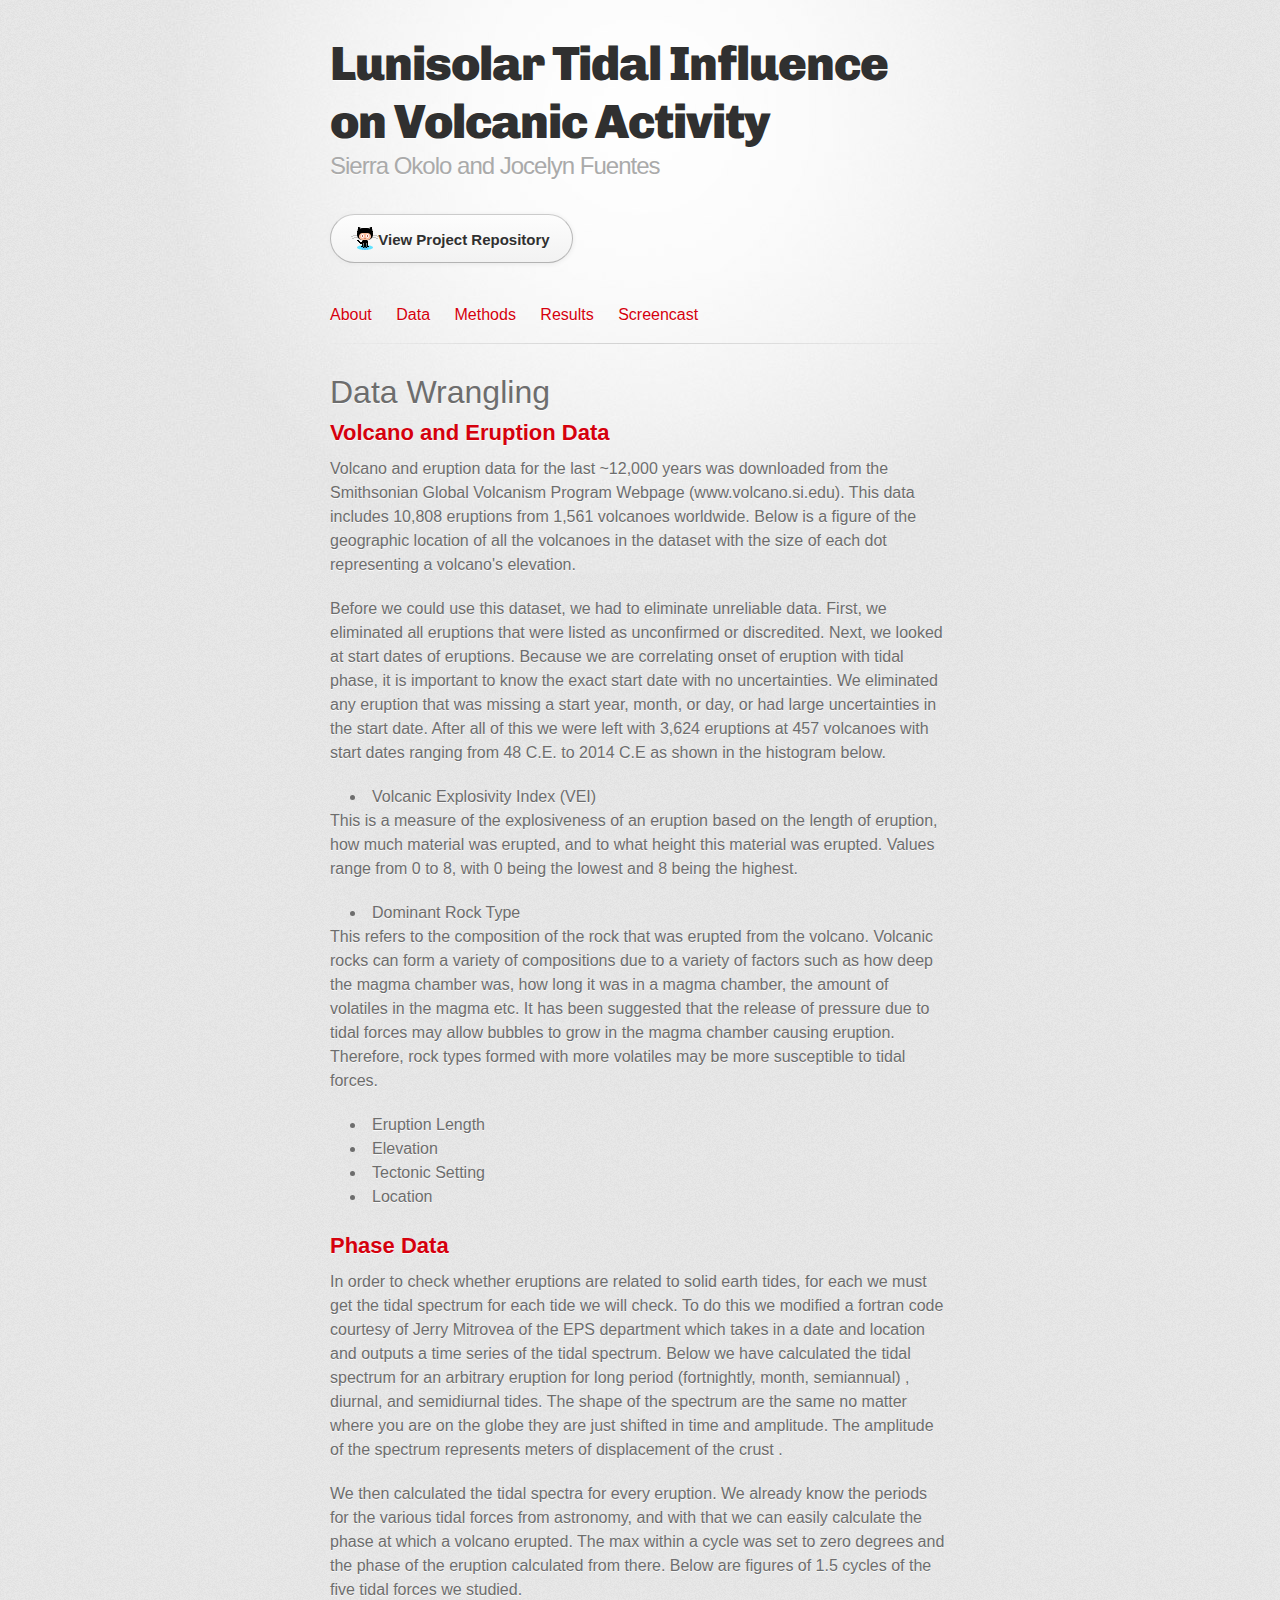
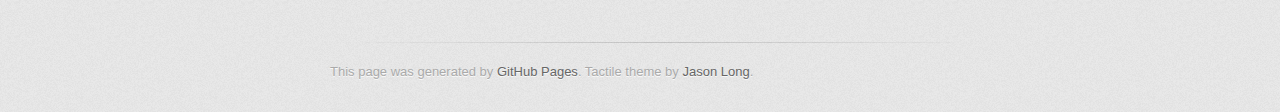
==== data.html @ 1b2a162f "Update data.html" ====
<!DOCTYPE html>
<html>
  <head>
    <meta charset='utf-8'>
    <meta http-equiv="X-UA-Compatible" content="chrome=1">
    <link href='https://fonts.googleapis.com/css?family=Chivo:900' rel='stylesheet' type='text/css'>
    <link rel="stylesheet" type="text/css" href="stylesheets/stylesheet.css" media="screen">
    <link rel="stylesheet" type="text/css" href="stylesheets/pygment_trac.css" media="screen">
    <link rel="stylesheet" type="text/css" href="stylesheets/print.css" media="print">
    <!--[if lt IE 9]>
    <script src="//html5shiv.googlecode.com/svn/trunk/html5.js"></script>
    <![endif]-->
    <title>Lunisolar Tidal Influence on Volcanic Activity</title>
  </head>

  <body>
    <div id="container">
      <div class="inner">

        <header>
          <h1>Lunisolar Tidal Influence on Volcanic Activity</h1>
          <h2>Sierra Okolo and Jocelyn Fuentes</h2>
        </header>

        <section id="downloads" class="clearfix">
          <a href="https://github.com/sokolo986/CS109_Volcano" id="view-project-repository" class="button"><span>View Project Repository</span></a>
        </section>
        <nav>
          <li><a href="/">About</a></li>
          <li><a href="/data">Data</a></li>
          <li><a href="/methods">Methods</a></li>
          <li><a href="/results">Results</a></li>
          <li><a href="/screencast">Screencast</a></li>
        </nav>
        <hr>

        <section id="main_content">
          <h1>
           Data Wrangling
            <a id="welcome-to-github-pages" class="anchor" href="#welcome-to-github-pages" aria-hidden="true"><span class="octicon octicon-link"></span></a>
          </h1>
            <h2>
              Volcano and Eruption Data
            </h2>
              <p>
              Volcano and eruption data for the last ~12,000 years was downloaded from the Smithsonian Global Volcanism Program Webpage (www.volcano.si.edu). This data includes 10,808 eruptions from 1,561 volcanoes worldwide. Below is a figure of the geographic location of all the volcanoes in the dataset with the size of each dot representing a volcano's elevation. 
              </p>
              <p>
              	Before we could use this dataset, we had to eliminate unreliable data. First, we eliminated all eruptions that were listed as unconfirmed or discredited. Next, we looked at start dates of eruptions. Because we are correlating onset of eruption with tidal phase, it is important to know the exact start date with no uncertainties. We eliminated any eruption that was missing a start year, month, or day, or had large uncertainties in the start date. After all of this we were left with 3,624 eruptions at 457 volcanoes with start dates ranging from 48 C.E. to 2014 C.E as shown in the histogram below.
              </p>
              <ul>
              	<li> Volcanic Explosivity Index (VEI)</li>
              	  <p>This is a measure of the explosiveness of an eruption based on the length of eruption, how much material was erupted, and to what height this material was erupted. Values range from 0 to 8, with 0 being the lowest and 8 being the highest. 
		  </p>
		<li>Dominant Rock Type</li>
		  <p>
		    This refers to the composition of the rock that was erupted from the volcano. Volcanic rocks can form a variety of compositions due to a variety of factors such as how deep the magma chamber was, how long it was in a magma chamber, the amount of volatiles in the magma etc. It has been suggested that the release of pressure due to tidal forces may allow bubbles to grow in the magma chamber causing eruption. Therefore, rock types formed with more volatiles may be more susceptible to tidal forces.
		  </p>
		<li>Eruption Length</li>
		<li>Elevation</li>
		<li>Tectonic Setting</li>
		<li>Location</li>
              </ul>
            <h2>
              Phase Data
            </h2>
              <p>
				In order to check whether eruptions are related to solid earth tides, for each we must get the tidal spectrum for each tide we will check. To do this we modified a fortran code courtesy of Jerry Mitrovea of the EPS department which takes in a date and location and outputs a time series of the tidal spectrum.  Below we have calculated the tidal spectrum for an arbitrary eruption for long period (fortnightly, month, semiannual) , diurnal, and semidiurnal  tides. The shape of the spectrum are the same no matter where you are on the globe they are just shifted in time and amplitude. The amplitude of the spectrum represents meters of displacement of the crust . 
              </p>
			  <p>
				We then calculated the tidal spectra for every eruption. We already know the periods for the various tidal forces from astronomy, and with that we can easily calculate the phase at which a volcano erupted. The max within a cycle was set to zero degrees and the phase of the eruption calculated from there. Below are figures of 1.5 cycles of the five tidal forces we studied. 
			  </p>
            

        <footer>
          This page was generated by <a href="http://pages.github.com">GitHub Pages</a>. Tactile theme by <a href="https://twitter.com/jasonlong">Jason Long</a>.
        </footer>

        
      </div>
    </div>
  </body>
</html>
---- stylesheets/stylesheet.css ----
/* http://meyerweb.com/eric/tools/css/reset/ 
   v2.0 | 20110126
   License: none (public domain)
*/
html, body, div, span, applet, object, iframe,
h1, h2, h3, h4, h5, h6, p, blockquote, pre,
a, abbr, acronym, address, big, cite, code,
del, dfn, em, img, ins, kbd, q, s, samp,
small, strike, strong, sub, sup, tt, var,
b, u, i, center,
dl, dt, dd, ol, ul, li,
fieldset, form, label, legend,
table, caption, tbody, tfoot, thead, tr, th, td,
article, aside, canvas, details, embed, 
figure, figcaption, footer, header, hgroup, 
menu, nav, output, ruby, section, summary,
time, mark, audio, video {
	margin: 0;
	padding: 0;
	border: 0;
	font-size: 100%;
	font: inherit;
	vertical-align: baseline;
}
/* HTML5 display-role reset for older browsers */
article, aside, details, figcaption, figure, 
footer, header, hgroup, menu, nav, section {
	display: block;
}
body {
	line-height: 1;
}
ol, ul {
	list-style: none;
}
blockquote, q {
	quotes: none;
}
blockquote:before, blockquote:after,
q:before, q:after {
	content: '';
	content: none;
}
table {
	border-collapse: collapse;
	border-spacing: 0;
}

/* LAYOUT STYLES */
body {
  font-size: 1em;
  line-height: 1.5; 
  background: #e7e7e7 url(../images/body-bg.png) 0 0 repeat;
  font-family: 'Helvetica Neue', Helvetica, Arial, serif;
  text-shadow: 0 1px 0 rgba(255, 255, 255, 0.8);
  color: #6d6d6d;
}

a {
  color: #d5000d;
}
a:hover {
  color: #c5000c;
}

header {
  padding-top: 35px;
  padding-bottom: 25px;
}

header h1 {
  font-family: 'Chivo', 'Helvetica Neue', Helvetica, Arial, serif; font-weight: 900;
  letter-spacing: -1px;
  font-size: 48px;
  color: #303030;
  line-height: 1.2;
}

header h2 {
  letter-spacing: -1px;
  font-size: 24px;
  color: #aaa;
  font-weight: normal;
  line-height: 1.3;
}

#container {
  background: transparent url(../images/highlight-bg.jpg) 50% 0 no-repeat;
  min-height: 595px;
}

.inner {
  width: 620px;
  margin: 0 auto;
}

#container .inner img {
  max-width: 100%;
}

#downloads {
  margin-bottom: 40px;
}

a.button {
  -moz-border-radius: 30px;
  -webkit-border-radius: 30px;                     
  border-radius: 30px;
  border-top: solid 1px #cbcbcb;
  border-left: solid 1px #b7b7b7;
  border-right: solid 1px #b7b7b7;
  border-bottom: solid 1px #b3b3b3;
  color: #303030;
  line-height: 25px;
  font-weight: bold;
  font-size: 15px;
  padding: 12px 8px 12px 8px;
  display: block;
  float: left;
  width: 225px;
  margin-right: 14px;  
  background: #fdfdfd; /* Old browsers */
  background: -moz-linear-gradient(top,  #fdfdfd 0%, #f2f2f2 100%); /* FF3.6+ */
  background: -webkit-gradient(linear, left top, left bottom, color-stop(0%,#fdfdfd), color-stop(100%,#f2f2f2)); /* Chrome,Safari4+ */
  background: -webkit-linear-gradient(top,  #fdfdfd 0%,#f2f2f2 100%); /* Chrome10+,Safari5.1+ */
  background: -o-linear-gradient(top,  #fdfdfd 0%,#f2f2f2 100%); /* Opera 11.10+ */
  background: -ms-linear-gradient(top,  #fdfdfd 0%,#f2f2f2 100%); /* IE10+ */
  background: linear-gradient(top,  #fdfdfd 0%,#f2f2f2 100%); /* W3C */
  filter: progid:DXImageTransform.Microsoft.gradient( startColorstr='#fdfdfd', endColorstr='#f2f2f2',GradientType=0 ); /* IE6-9 */
  -webkit-box-shadow: 10px 10px 5px #888;
  -moz-box-shadow: 10px 10px 5px #888;
  box-shadow: 0px 1px 5px #e8e8e8;
  text-align: center;
}
a.button:hover {
  border-top: solid 1px #b7b7b7;
  border-left: solid 1px #b3b3b3;
  border-right: solid 1px #b3b3b3;
  border-bottom: solid 1px #b3b3b3;
  background: #fafafa; /* Old browsers */
  background: -moz-linear-gradient(top,  #fdfdfd 0%, #f6f6f6 100%); /* FF3.6+ */
  background: -webkit-gradient(linear, left top, left bottom, color-stop(0%,#fdfdfd), color-stop(100%,#f6f6f6)); /* Chrome,Safari4+ */
  background: -webkit-linear-gradient(top,  #fdfdfd 0%,#f6f6f6 100%); /* Chrome10+,Safari5.1+ */
  background: -o-linear-gradient(top,  #fdfdfd 0%,#f6f6f6 100%); /* Opera 11.10+ */
  background: -ms-linear-gradient(top,  #fdfdfd 0%,#f6f6f6 100%); /* IE10+ */
  background: linear-gradient(top,  #fdfdfd 0%,#f6f6f6, 100%); /* W3C */
  filter: progid:DXImageTransform.Microsoft.gradient( startColorstr='#fdfdfd', endColorstr='#f6f6f6',GradientType=0 ); /* IE6-9 */
}

a.button span {
  padding-left: 25px;
  display: block;
  height: 23px;
}

#download-zip span {
  background: transparent url(../images/zip-icon.png) 12px 50% no-repeat;
}
#download-tar-gz span {
  background: transparent url(../images/tar-gz-icon.png) 12px 50% no-repeat;
}
#view-project-repository span {
  background: transparent url(../images/octocat-icon.png) 12px 50% no-repeat;
}
#view-project-repository {
  margin-right: 0;
}

code, pre {
  font-family: Monaco, "Bitstream Vera Sans Mono", "Lucida Console", Terminal;
  color: #222;
  margin-bottom: 30px;
  font-size: 14px;
}

code {
  background-color: #f2f2f2;
  border: solid 1px #ddd;
  padding: 0 3px;
}

pre {
  padding: 20px;
  background: #303030;
  color: #f2f2f2;
  text-shadow: none;
  overflow: auto;
}
pre code {
  color: #f2f2f2;
  background-color: #303030;
  border: none;
  padding: 0;
}

ul, ol, dl {
  margin-bottom: 20px;
}

nav li{ 
	display: inline; margin-right: 20px;
}


/* COMMON STYLES */

hr {
  height: 1px;
  line-height: 1px;
  margin-top: 1em;
  padding-bottom: 1em;
  border: none;
  background: transparent url('../images/hr.png') 50% 0 no-repeat;
}

strong {
  font-weight: bold;
}

em {
  font-style: italic;
}

table {
  width: 100%;
  border: 1px solid #ebebeb;
}

th {
  font-weight: 500;
}

td {
  border: 1px solid #ebebeb;
  text-align: center; 
  font-weight: 300;
}

form {
  background: #f2f2f2;
  padding: 20px;
  
}


/* GENERAL ELEMENT TYPE STYLES */

h1 {
  /*color: #d5000d;*/
  font-size: 32px;
} 

h2 {
  font-size: 22px;
  font-weight: bold;
  color: #d5000d;
  margin-bottom: 8px;
} 

h3 {
  color: #303030;
  font-size: 18px;
  font-weight: bold;
  margin-bottom: 8px;
} 
 
h4 {
  font-size: 16px;
  color: #303030;
  font-weight: bold;
} 

h5 {
  font-size: 1em;
  color: #303030;
} 

h6 {
  font-size: .8em;
  color: #303030;
} 

p {
  font-weight: 300;
  margin-bottom: 20px;
}
 
a {
  text-decoration: none;
}

p a {
  font-weight: 400;
}

blockquote {
  font-size: 1.6em;
  border-left: 10px solid #e9e9e9;
  margin-bottom: 20px;
  padding: 0 0 0 30px;
}

ul li {
  list-style: disc inside;
  padding-left: 20px;
}

ol li {
  list-style: decimal inside;
  padding-left: 3px;
}

dl dt {
  color: #303030;
}

footer {
  background: transparent url('../images/hr.png') 0 0 no-repeat;
  margin-top: 40px;
  padding-top: 20px;
  padding-bottom: 30px;
  font-size: 13px;
  color: #aaa;
}

footer a {
  color: #666;
}
footer a:hover {
  color: #444;
}

/* MISC */
.clearfix:after {
  clear: both;
  content: '.';
  display: block;
  visibility: hidden;
  height: 0;
}

.clearfix {display: inline-block;}
* html .clearfix {height: 1%;}
.clearfix {display: block;}

/* #Media Queries
================================================== */

/* Smaller than standard 960 (devices and browsers) */
@media only screen and (max-width: 959px) {}

/* Tablet Portrait size to standard 960 (devices and browsers) */
@media only screen and (min-width: 768px) and (max-width: 959px) {}

/* All Mobile Sizes (devices and browser) */
@media only screen and (max-width: 767px) {
  header {
    padding-top: 10px;
    padding-bottom: 10px;
  }
  #downloads {
    margin-bottom: 25px;
  }
  #download-zip, #download-tar-gz {
    display: none;
  }
  .inner {
    width: 94%;
    margin: 0 auto;
  }
}

/* Mobile Landscape Size to Tablet Portrait (devices and browsers) */
@media only screen and (min-width: 480px) and (max-width: 767px) {}

/* Mobile Portrait Size to Mobile Landscape Size (devices and browsers) */
@media only screen and (max-width: 479px) {}
---- stylesheets/pygment_trac.css ----
.highlight  { background: #ffffff; }
.highlight .c { color: #999988; font-style: italic } /* Comment */
.highlight .err { color: #a61717; background-color: #e3d2d2 } /* Error */
.highlight .k { font-weight: bold } /* Keyword */
.highlight .o { font-weight: bold } /* Operator */
.highlight .cm { color: #999988; font-style: italic } /* Comment.Multiline */
.highlight .cp { color: #999999; font-weight: bold } /* Comment.Preproc */
.highlight .c1 { color: #999988; font-style: italic } /* Comment.Single */
.highlight .cs { color: #999999; font-weight: bold; font-style: italic } /* Comment.Special */
.highlight .gd { color: #000000; background-color: #ffdddd } /* Generic.Deleted */
.highlight .gd .x { color: #000000; background-color: #ffaaaa } /* Generic.Deleted.Specific */
.highlight .ge { font-style: italic } /* Generic.Emph */
.highlight .gr { color: #aa0000 } /* Generic.Error */
.highlight .gh { color: #999999 } /* Generic.Heading */
.highlight .gi { color: #000000; background-color: #ddffdd } /* Generic.Inserted */
.highlight .gi .x { color: #000000; background-color: #aaffaa } /* Generic.Inserted.Specific */
.highlight .go { color: #888888 } /* Generic.Output */
.highlight .gp { color: #555555 } /* Generic.Prompt */
.highlight .gs { font-weight: bold } /* Generic.Strong */
.highlight .gu { color: #800080; font-weight: bold; } /* Generic.Subheading */
.highlight .gt { color: #aa0000 } /* Generic.Traceback */
.highlight .kc { font-weight: bold } /* Keyword.Constant */
.highlight .kd { font-weight: bold } /* Keyword.Declaration */
.highlight .kn { font-weight: bold } /* Keyword.Namespace */
.highlight .kp { font-weight: bold } /* Keyword.Pseudo */
.highlight .kr { font-weight: bold } /* Keyword.Reserved */
.highlight .kt { color: #445588; font-weight: bold } /* Keyword.Type */
.highlight .m { color: #009999 } /* Literal.Number */
.highlight .s { color: #d14 } /* Literal.String */
.highlight .na { color: #008080 } /* Name.Attribute */
.highlight .nb { color: #0086B3 } /* Name.Builtin */
.highlight .nc { color: #445588; font-weight: bold } /* Name.Class */
.highlight .no { color: #008080 } /* Name.Constant */
.highlight .ni { color: #800080 } /* Name.Entity */
.highlight .ne { color: #990000; font-weight: bold } /* Name.Exception */
.highlight .nf { color: #990000; font-weight: bold } /* Name.Function */
.highlight .nn { color: #555555 } /* Name.Namespace */
.highlight .nt { color: #000080 } /* Name.Tag */
.highlight .nv { color: #008080 } /* Name.Variable */
.highlight .ow { font-weight: bold } /* Operator.Word */
.highlight .w { color: #bbbbbb } /* Text.Whitespace */
.highlight .mf { color: #009999 } /* Literal.Number.Float */
.highlight .mh { color: #009999 } /* Literal.Number.Hex */
.highlight .mi { color: #009999 } /* Literal.Number.Integer */
.highlight .mo { color: #009999 } /* Literal.Number.Oct */
.highlight .sb { color: #d14 } /* Literal.String.Backtick */
.highlight .sc { color: #d14 } /* Literal.String.Char */
.highlight .sd { color: #d14 } /* Literal.String.Doc */
.highlight .s2 { color: #d14 } /* Literal.String.Double */
.highlight .se { color: #d14 } /* Literal.String.Escape */
.highlight .sh { color: #d14 } /* Literal.String.Heredoc */
.highlight .si { color: #d14 } /* Literal.String.Interpol */
.highlight .sx { color: #d14 } /* Literal.String.Other */
.highlight .sr { color: #009926 } /* Literal.String.Regex */
.highlight .s1 { color: #d14 } /* Literal.String.Single */
.highlight .ss { color: #990073 } /* Literal.String.Symbol */
.highlight .bp { color: #999999 } /* Name.Builtin.Pseudo */
.highlight .vc { color: #008080 } /* Name.Variable.Class */
.highlight .vg { color: #008080 } /* Name.Variable.Global */
.highlight .vi { color: #008080 } /* Name.Variable.Instance */
.highlight .il { color: #009999 } /* Literal.Number.Integer.Long */

.type-csharp .highlight .k { color: #0000FF }
.type-csharp .highlight .kt { color: #0000FF }
.type-csharp .highlight .nf { color: #000000; font-weight: normal }
.type-csharp .highlight .nc { color: #2B91AF }
.type-csharp .highlight .nn { color: #000000 }
.type-csharp .highlight .s { color: #A31515 }
.type-csharp .highlight .sc { color: #A31515 }
---- stylesheets/print.css ----
html, body, div, span, applet, object, iframe,
h1, h2, h3, h4, h5, h6, p, blockquote, pre,
a, abbr, acronym, address, big, cite, code,
del, dfn, em, img, ins, kbd, q, s, samp,
small, strike, strong, sub, sup, tt, var,
b, u, i, center,
dl, dt, dd, ol, ul, li,
fieldset, form, label, legend,
table, caption, tbody, tfoot, thead, tr, th, td,
article, aside, canvas, details, embed, 
figure, figcaption, footer, header, hgroup, 
menu, nav, output, ruby, section, summary,
time, mark, audio, video {
  margin: 0;
  padding: 0;
  border: 0;
  font-size: 100%;
  font: inherit;
  vertical-align: baseline;
}
/* HTML5 display-role reset for older browsers */
article, aside, details, figcaption, figure, 
footer, header, hgroup, menu, nav, section {
  display: block;
}
body {
  line-height: 1;
}
ol, ul {
  list-style: none;
}
blockquote, q {
  quotes: none;
}
blockquote:before, blockquote:after,
q:before, q:after {
  content: '';
  content: none;
}
table {
  border-collapse: collapse;
  border-spacing: 0;
}
body {
  font-size: 13px;
  line-height: 1.5; 
  font-family: 'Helvetica Neue', Helvetica, Arial, serif;
  color: #000;
}

a {
  color: #d5000d;
  font-weight: bold;
}

header {
  padding-top: 35px;
  padding-bottom: 10px;
}

header h1 {
  font-weight: bold;
  letter-spacing: -1px;
  font-size: 48px;
  color: #303030;
  line-height: 1.2;
}

header h2 {
  letter-spacing: -1px;
  font-size: 24px;
  color: #aaa;
  font-weight: normal;
  line-height: 1.3;
}
#downloads {
  display: none;
}
#main_content {
  padding-top: 20px;
}

code, pre {
  font-family: Monaco, "Bitstream Vera Sans Mono", "Lucida Console", Terminal;
  color: #222;
  margin-bottom: 30px;
  font-size: 12px;
}

code {
  padding: 0 3px;
}

pre {
  border: solid 1px #ddd;
  padding: 20px;
  overflow: auto;
}
pre code {
  padding: 0;
}

ul, ol, dl {
  margin-bottom: 20px;
}


/* COMMON STYLES */

table {
  width: 100%;
  border: 1px solid #ebebeb;
}

th {
  font-weight: 500;
}

td {
  border: 1px solid #ebebeb;
  text-align: center; 
  font-weight: 300;
}

form {
  background: #f2f2f2;
  padding: 20px;
  
}


/* GENERAL ELEMENT TYPE STYLES */

h1 {
  font-size: 2.8em;
} 

h2 {
  font-size: 22px;
  font-weight: bold;
  color: #303030;
  margin-bottom: 8px;
} 

h3 {
  color: #d5000d;
  font-size: 18px;
  font-weight: bold;
  margin-bottom: 8px;
} 
 
h4 {
  font-size: 16px;
  color: #303030;
  font-weight: bold;
} 

h5 {
  font-size: 1em;
  color: #303030;
} 

h6 {
  font-size: .8em;
  color: #303030;
} 

p {
  font-weight: 300;
  margin-bottom: 20px;
}
 
a {
  text-decoration: none;
}

p a {
  font-weight: 400;
}

blockquote {
  font-size: 1.6em;
  border-left: 10px solid #e9e9e9;
  margin-bottom: 20px;
  padding: 0 0 0 30px;
}

ul li {
  list-style: disc inside;
  padding-left: 20px;
}

ol li {
  list-style: decimal inside;
  padding-left: 3px;
}

dl dd {
  font-style: italic;
  font-weight: 100;
}

footer {
  margin-top: 40px;
  padding-top: 20px;
  padding-bottom: 30px;
  font-size: 13px;
  color: #aaa;
}

footer a {
  color: #666;
}

/* MISC */
.clearfix:after {
  clear: both;
  content: '.';
  display: block;
  visibility: hidden;
  height: 0;
}

.clearfix {display: inline-block;}
* html .clearfix {height: 1%;}
.clearfix {display: block;}
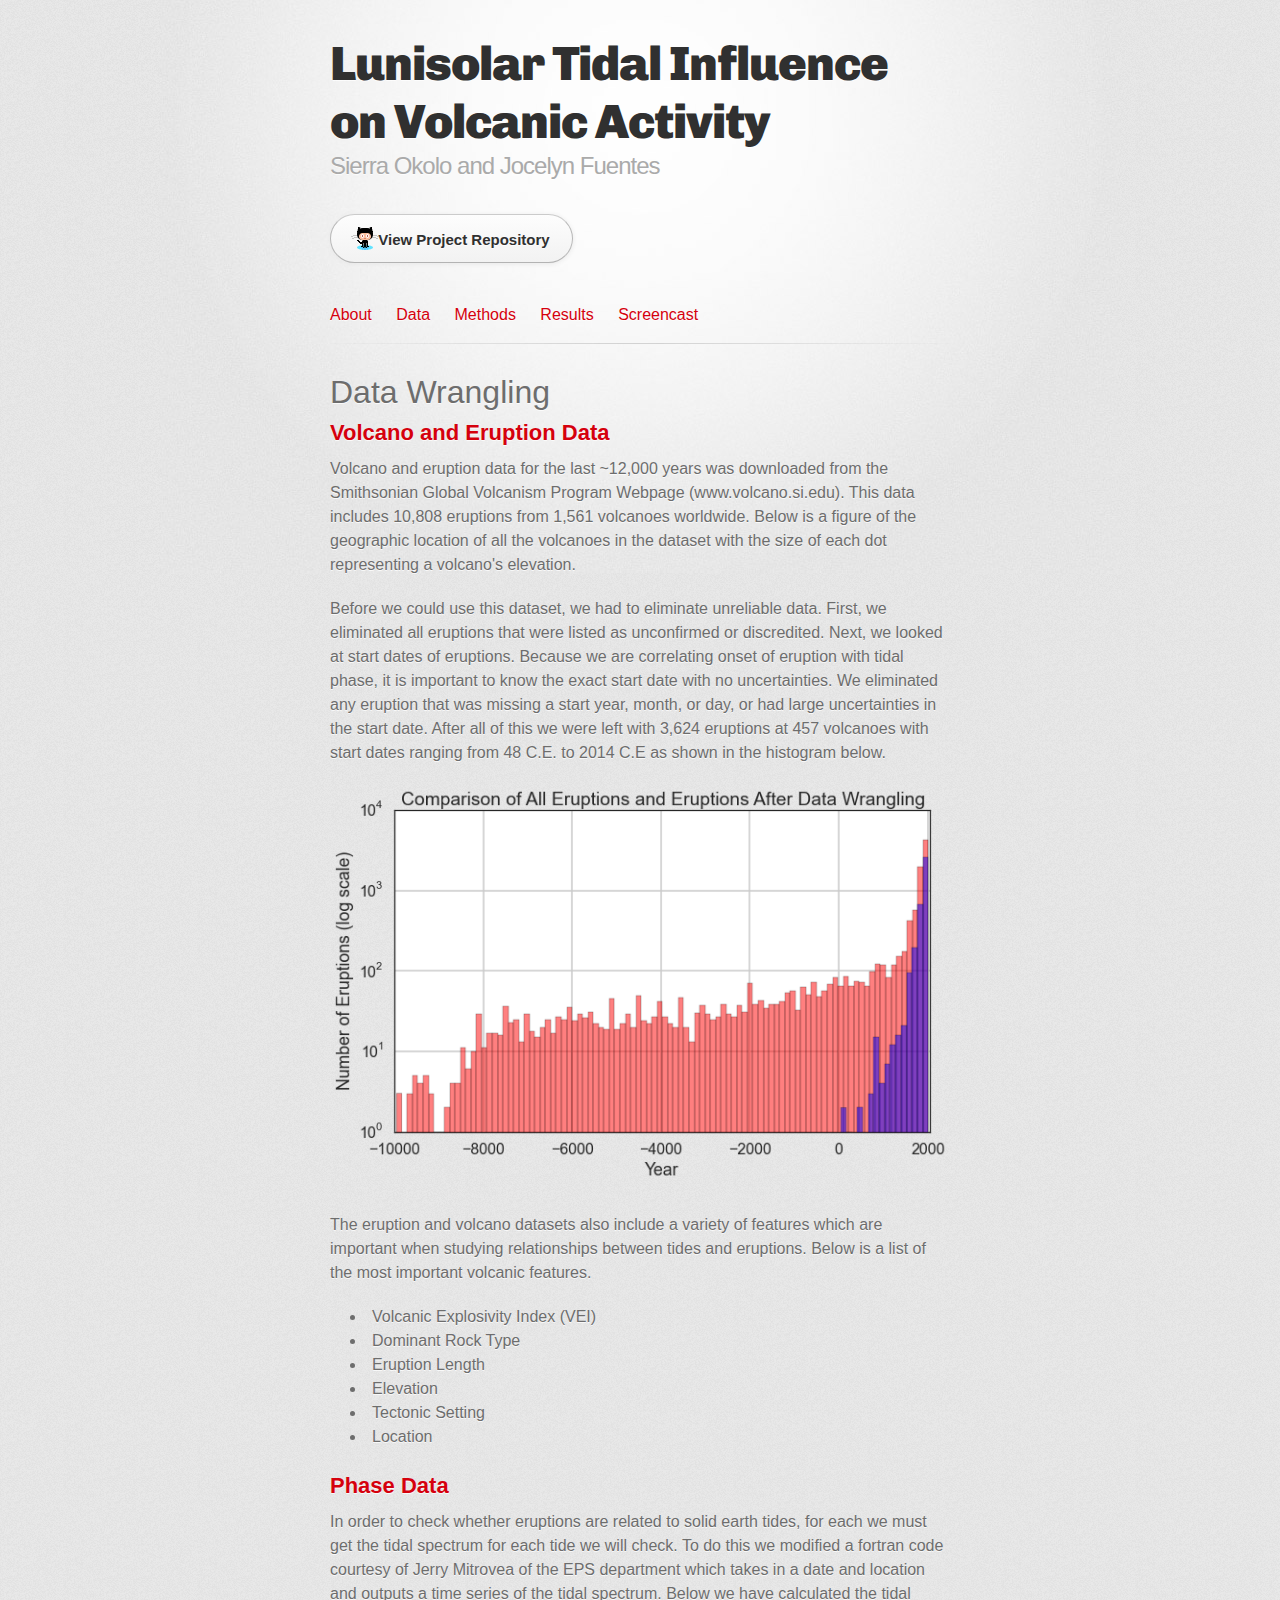
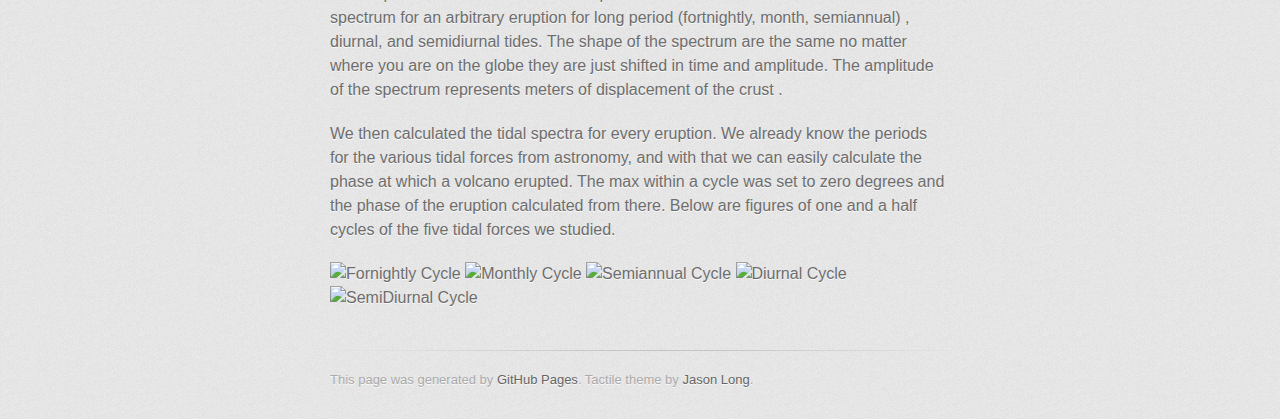
==== commit 72e1f8a6: "Update data.html" ====
--- a/data.html
+++ b/data.html
@@ -48,14 +48,15 @@
               <p>
               	Before we could use this dataset, we had to eliminate unreliable data. First, we eliminated all eruptions that were listed as unconfirmed or discredited. Next, we looked at start dates of eruptions. Because we are correlating onset of eruption with tidal phase, it is important to know the exact start date with no uncertainties. We eliminated any eruption that was missing a start year, month, or day, or had large uncertainties in the start date. After all of this we were left with 3,624 eruptions at 457 volcanoes with start dates ranging from 48 C.E. to 2014 C.E as shown in the histogram below.
               </p>
+              <p>
+              	<img alt='Histogram of Volcanic Eruptions' src = '/images/erup_hist.png'/>
+              </p>
+              <p>
+              	The eruption and volcano datasets also include a variety of features which are important when studying relationships between tides and eruptions. Below is a list of the most important volcanic features. 
+              </p>
               <ul>
-              	<li> Volcanic Explosivity Index (VEI)</li>
-              	  <p>This is a measure of the explosiveness of an eruption based on the length of eruption, how much material was erupted, and to what height this material was erupted. Values range from 0 to 8, with 0 being the lowest and 8 being the highest. 
-		  </p>
+              	<li>Volcanic Explosivity Index (VEI)</li>
 		<li>Dominant Rock Type</li>
-		  <p>
-		    This refers to the composition of the rock that was erupted from the volcano. Volcanic rocks can form a variety of compositions due to a variety of factors such as how deep the magma chamber was, how long it was in a magma chamber, the amount of volatiles in the magma etc. It has been suggested that the release of pressure due to tidal forces may allow bubbles to grow in the magma chamber causing eruption. Therefore, rock types formed with more volatiles may be more susceptible to tidal forces.
-		  </p>
 		<li>Eruption Length</li>
 		<li>Elevation</li>
 		<li>Tectonic Setting</li>
@@ -65,11 +66,18 @@
               Phase Data
             </h2>
               <p>
-				In order to check whether eruptions are related to solid earth tides, for each we must get the tidal spectrum for each tide we will check. To do this we modified a fortran code courtesy of Jerry Mitrovea of the EPS department which takes in a date and location and outputs a time series of the tidal spectrum.  Below we have calculated the tidal spectrum for an arbitrary eruption for long period (fortnightly, month, semiannual) , diurnal, and semidiurnal  tides. The shape of the spectrum are the same no matter where you are on the globe they are just shifted in time and amplitude. The amplitude of the spectrum represents meters of displacement of the crust . 
+		In order to check whether eruptions are related to solid earth tides, for each we must get the tidal spectrum for each tide we will check. To do this we modified a fortran code courtesy of Jerry Mitrovea of the EPS department which takes in a date and location and outputs a time series of the tidal spectrum.  Below we have calculated the tidal spectrum for an arbitrary eruption for long period (fortnightly, month, semiannual) , diurnal, and semidiurnal  tides. The shape of the spectrum are the same no matter where you are on the globe they are just shifted in time and amplitude. The amplitude of the spectrum represents meters of displacement of the crust . 
               </p>
-			  <p>
-				We then calculated the tidal spectra for every eruption. We already know the periods for the various tidal forces from astronomy, and with that we can easily calculate the phase at which a volcano erupted. The max within a cycle was set to zero degrees and the phase of the eruption calculated from there. Below are figures of 1.5 cycles of the five tidal forces we studied. 
-			  </p>
+		<p>
+		We then calculated the tidal spectra for every eruption. We already know the periods for the various tidal forces from astronomy, and with that we can easily calculate the phase at which a volcano erupted. The max within a cycle was set to zero degrees and the phase of the eruption calculated from there. Below are figures of one and a half cycles of the five tidal forces we studied. 
+		</p>
+		<p>
+		  <img alt = 'Fornightly Cycle', src = '/images/mf_cycle'/>
+		  <img alt = 'Monthly Cycle', src = '/images/mm_cycle'/>
+		  <img alt = 'Semiannual Cycle', src = '/images/ssa_cycle'/>
+		  <img alt = 'Diurnal Cycle', src = '/images/d_cycle'/>
+		  <img alt = 'SemiDiurnal Cycle', src = '/images/sd_cycle'/>
+		</p>
             
 
         <footer>
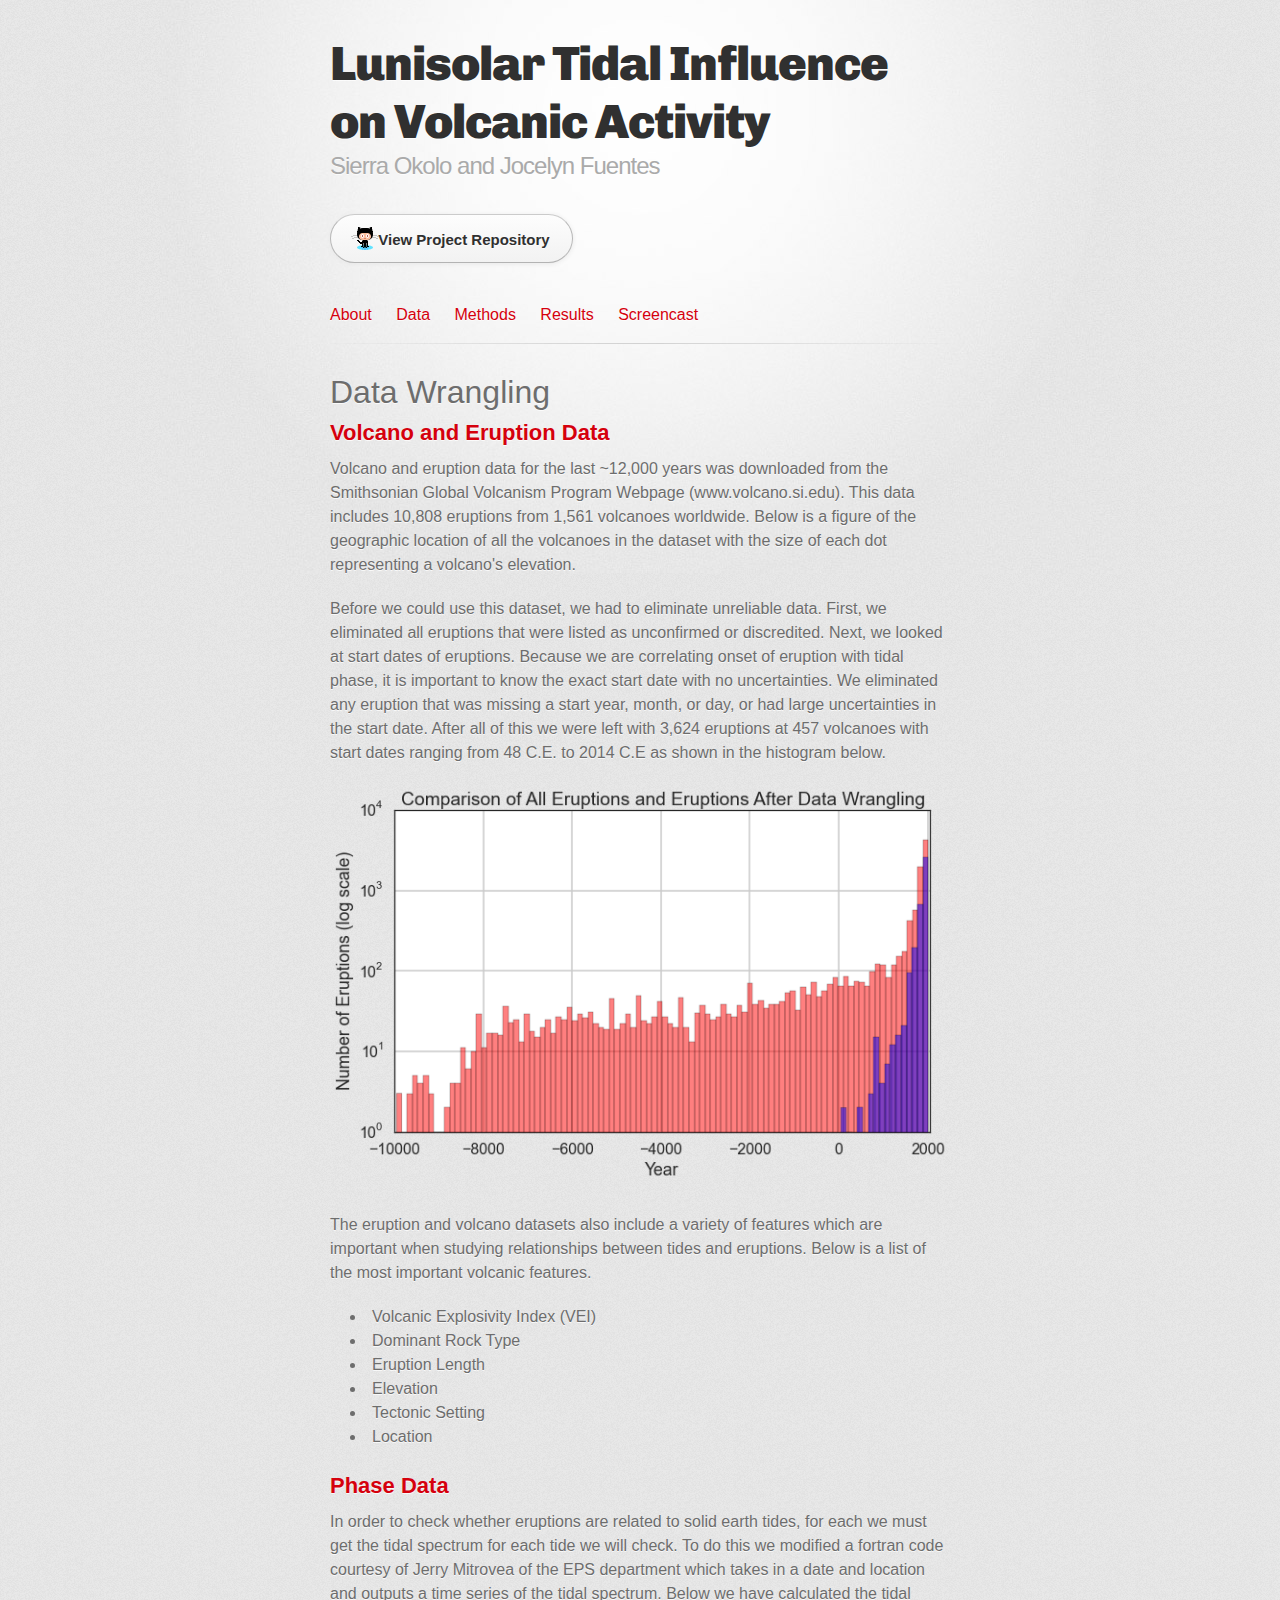
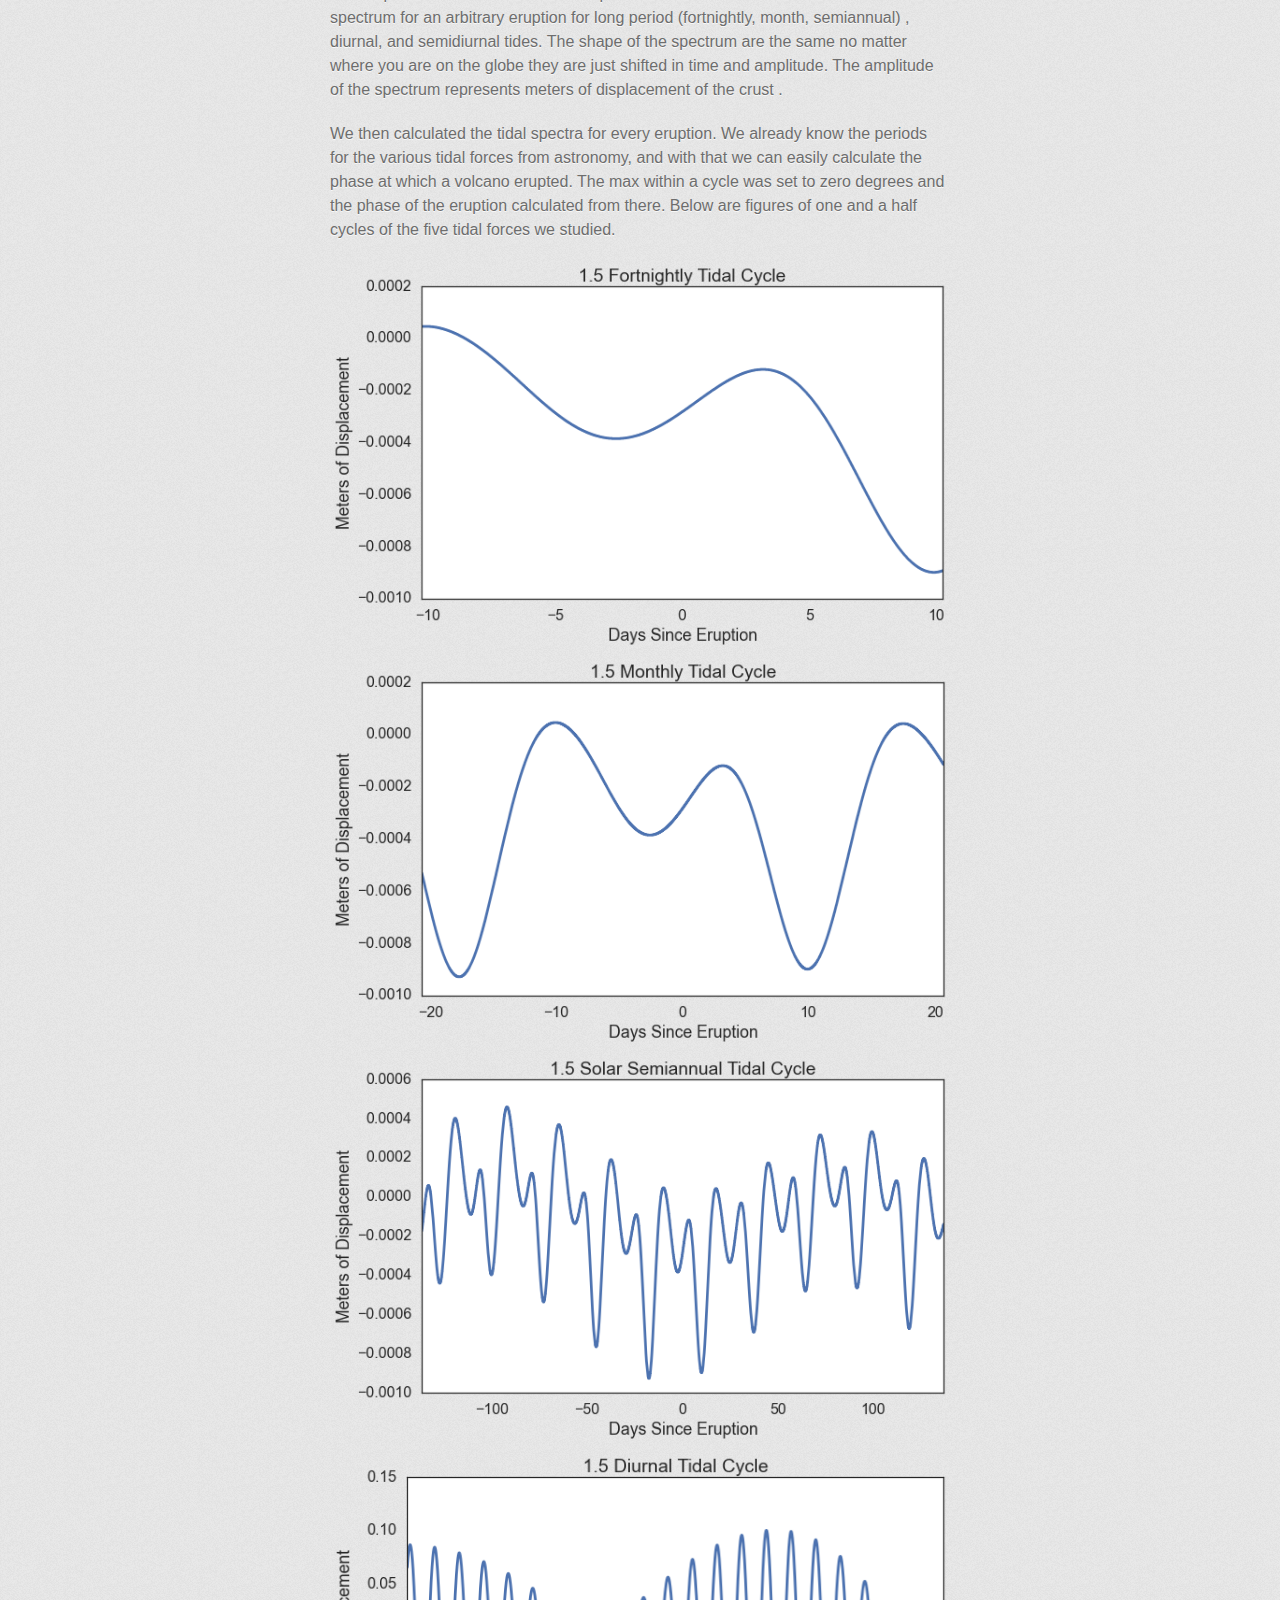
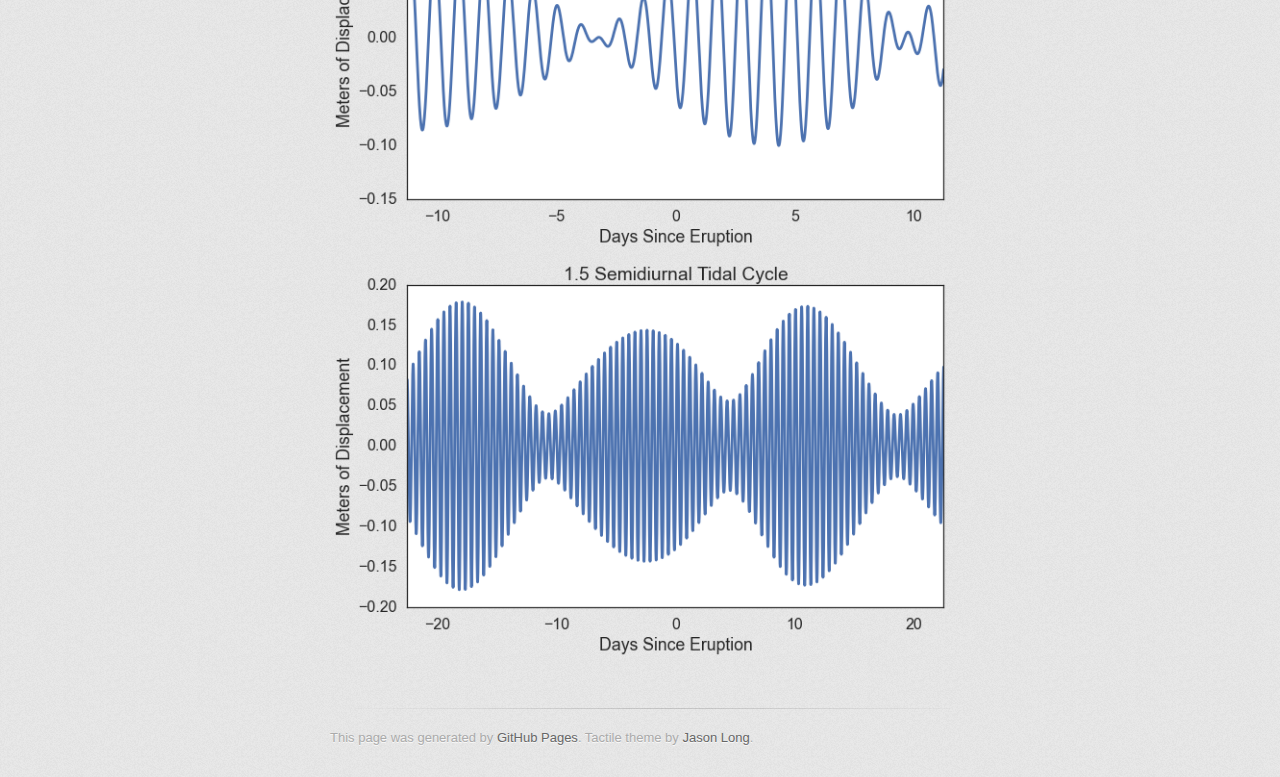
==== commit 34f4d0d2: "Update data.html" ====
--- a/data.html
+++ b/data.html
@@ -72,11 +72,11 @@
 		We then calculated the tidal spectra for every eruption. We already know the periods for the various tidal forces from astronomy, and with that we can easily calculate the phase at which a volcano erupted. The max within a cycle was set to zero degrees and the phase of the eruption calculated from there. Below are figures of one and a half cycles of the five tidal forces we studied. 
 		</p>
 		<p>
-		  <img alt = 'Fornightly Cycle', src = '/images/mf_cycle'/>
-		  <img alt = 'Monthly Cycle', src = '/images/mm_cycle'/>
-		  <img alt = 'Semiannual Cycle', src = '/images/ssa_cycle'/>
-		  <img alt = 'Diurnal Cycle', src = '/images/d_cycle'/>
-		  <img alt = 'SemiDiurnal Cycle', src = '/images/sd_cycle'/>
+		  <img alt = 'Fornightly Cycle', src = '/images/mf_cycle.png'/>
+		  <img alt = 'Monthly Cycle', src = '/images/mm_cycle.png'/>
+		  <img alt = 'Semiannual Cycle', src = '/images/ssa_cycle.png'/>
+		  <img alt = 'Diurnal Cycle', src = '/images/d_cycle.png'/>
+		  <img alt = 'SemiDiurnal Cycle', src = '/images/sd_cycle.png'/>
 		</p>
             
 
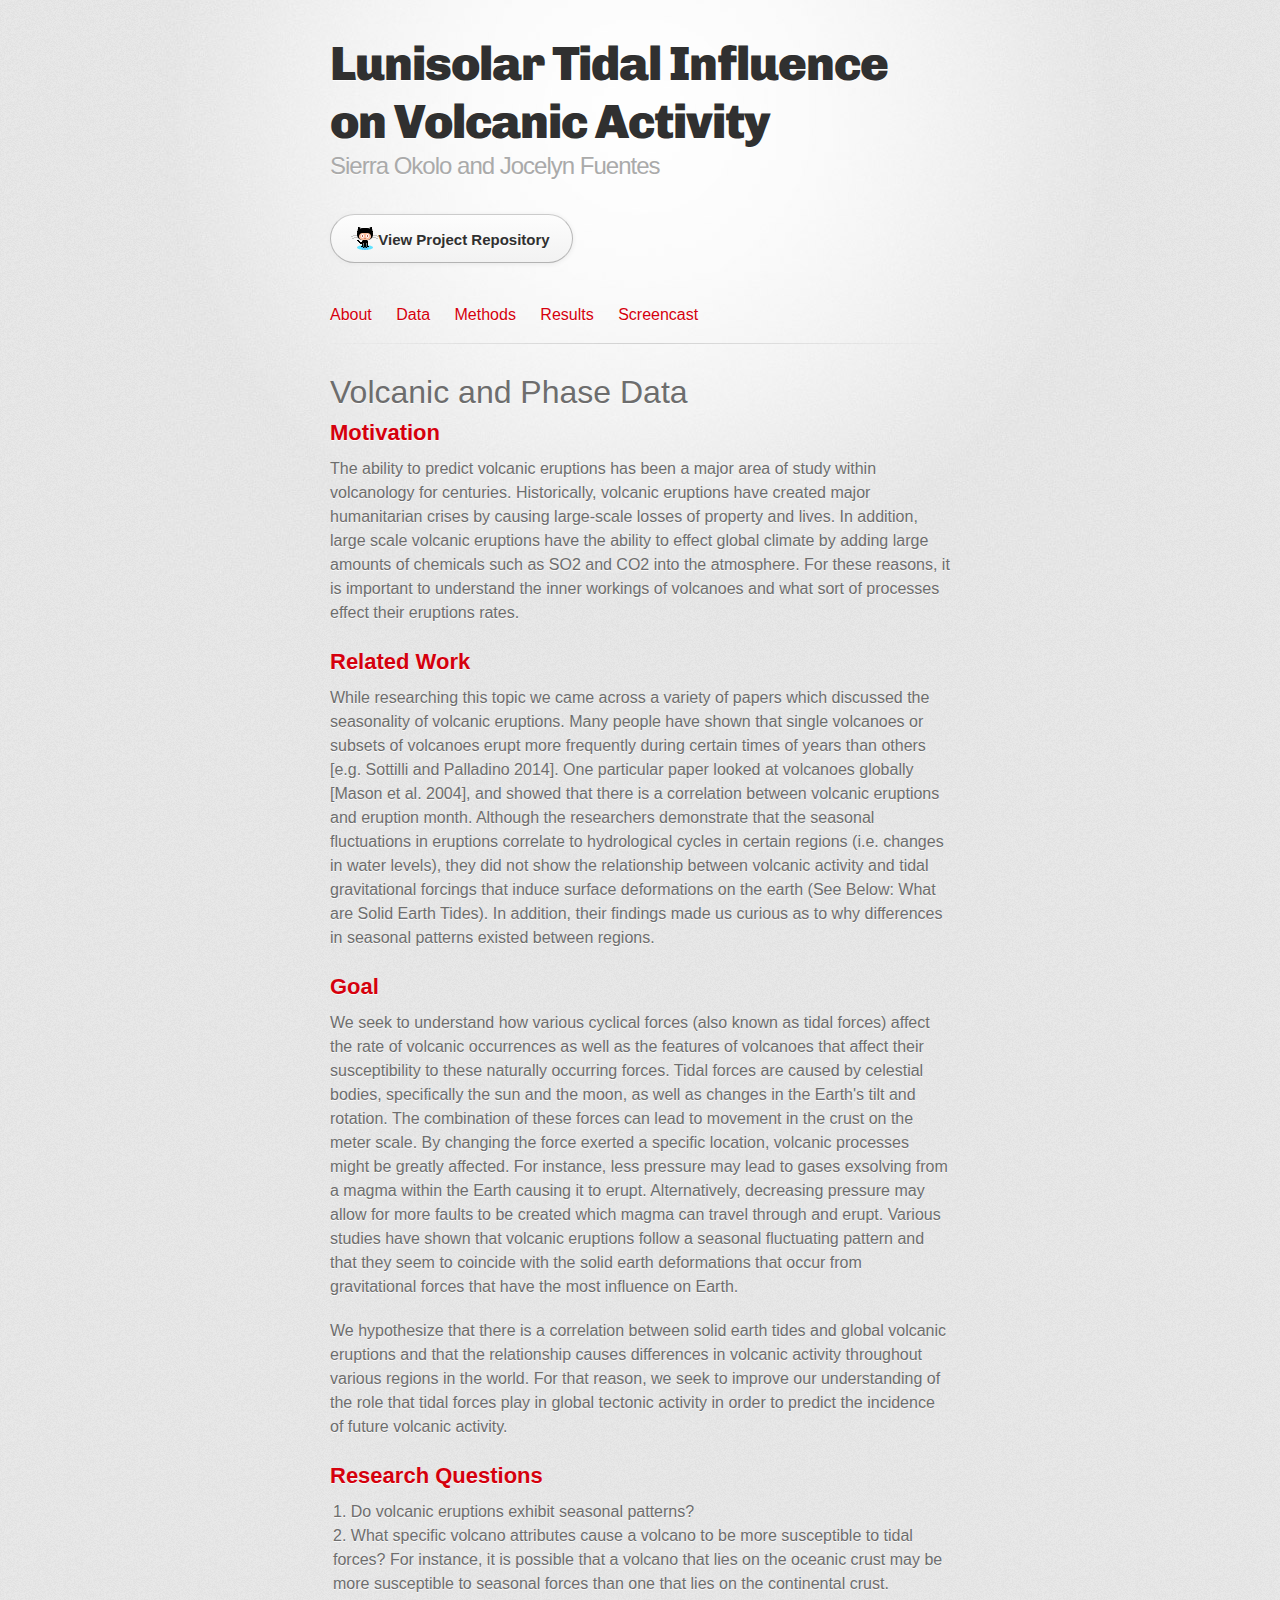
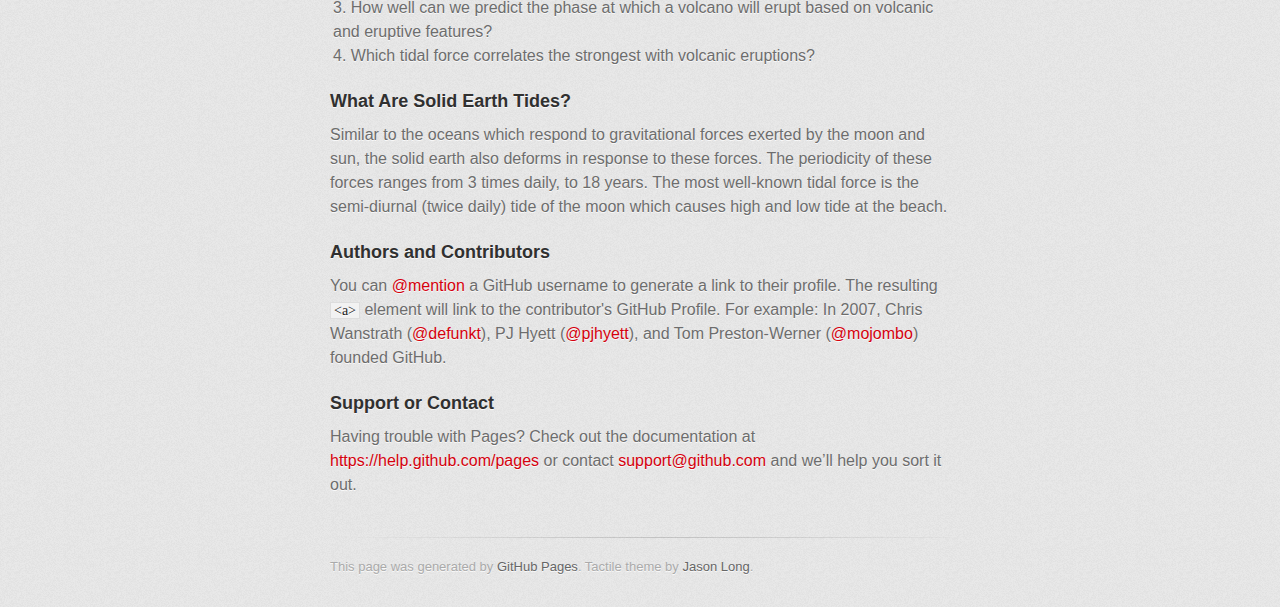
==== commit 219f73c4: "Updated Methods and Results" ====
--- a/data.html
+++ b/data.html
@@ -36,49 +36,57 @@
 
         <section id="main_content">
           <h1>
-           Data Wrangling
+           Volcanic and Phase Data
             <a id="welcome-to-github-pages" class="anchor" href="#welcome-to-github-pages" aria-hidden="true"><span class="octicon octicon-link"></span></a>
           </h1>
             <h2>
-              Volcano and Eruption Data
+              Motivation
             </h2>
               <p>
-              Volcano and eruption data for the last ~12,000 years was downloaded from the Smithsonian Global Volcanism Program Webpage (www.volcano.si.edu). This data includes 10,808 eruptions from 1,561 volcanoes worldwide. Below is a figure of the geographic location of all the volcanoes in the dataset with the size of each dot representing a volcano's elevation. 
+                The ability to predict volcanic eruptions has been a major area of study within volcanology for centuries. Historically, volcanic eruptions have created major humanitarian crises by causing large-scale losses of property and lives. In addition, large scale volcanic eruptions have the ability to effect global climate by adding large amounts of chemicals such as SO2 and CO2 into the atmosphere. For these reasons, it is important to understand the inner workings of volcanoes and what sort of processes effect their eruptions rates.
+              </p>
+            <h2>
+              Related Work
+            </h2>
+              <p>
+                While researching this topic we came across a variety of papers which discussed the seasonality of volcanic eruptions. Many people have shown that single volcanoes or subsets of volcanoes erupt more frequently during certain times of years than others [e.g. Sottilli and Palladino 2014]. One particular paper looked at volcanoes globally [Mason et al. 2004], and showed that there is a correlation between volcanic eruptions and eruption month. Although the researchers demonstrate that the seasonal fluctuations in eruptions correlate to hydrological cycles in certain regions (i.e. changes in water levels), they did not show the relationship between volcanic activity and tidal gravitational forcings that induce surface deformations on the earth (See Below: What are Solid Earth Tides).  In addition, their findings made us curious as to why differences in seasonal patterns existed between regions. 
+              </p>
+            <h2>
+              Goal
+            </h2>
+              <p>
+                We seek to understand how various cyclical forces (also known as tidal forces) affect the rate of volcanic occurrences as well as the features of volcanoes that affect their susceptibility to these naturally occurring forces. Tidal forces are caused by celestial bodies, specifically the sun and the moon, as well as changes in the Earth's tilt and rotation. The combination of these forces can lead to movement in the crust on the meter scale. By changing the force exerted a specific location, volcanic processes might be greatly affected. For instance, less pressure may lead to gases exsolving from a magma within the Earth causing it to erupt. Alternatively, decreasing pressure may allow for more faults to be created which magma can travel through and erupt. Various studies have shown that volcanic eruptions follow a seasonal fluctuating pattern and that they seem to coincide with the solid earth deformations that occur from gravitational forces that have the most influence on Earth. 
               </p>
               <p>
-              	Before we could use this dataset, we had to eliminate unreliable data. First, we eliminated all eruptions that were listed as unconfirmed or discredited. Next, we looked at start dates of eruptions. Because we are correlating onset of eruption with tidal phase, it is important to know the exact start date with no uncertainties. We eliminated any eruption that was missing a start year, month, or day, or had large uncertainties in the start date. After all of this we were left with 3,624 eruptions at 457 volcanoes with start dates ranging from 48 C.E. to 2014 C.E as shown in the histogram below.
+                We  hypothesize that there is a correlation between solid earth tides and global volcanic eruptions and that the relationship causes differences in volcanic activity throughout various regions in the world. For that reason, we seek to improve our understanding of the role that tidal forces play in global tectonic activity in order to predict the incidence of future volcanic activity. 
               </p>
+            <h2>
+              Research Questions
+            </h2>
+              <ol>
+                <li>Do volcanic eruptions exhibit seasonal patterns?</li>
+               <li>What specific volcano attributes cause a volcano to be more susceptible to tidal forces? For instance, it is possible that a volcano that lies on the oceanic crust may be more susceptible to seasonal forces than one that lies on the continental crust.</li>
+                <li>How well can we predict the phase at which a volcano will erupt based on volcanic and eruptive features?</li>
+                <li>Which tidal force correlates the strongest with volcanic eruptions?</li>
+              </ol>
+            <h3>
+              What Are Solid Earth Tides?
+            </h3>
               <p>
-              	<img alt='Histogram of Volcanic Eruptions' src = '/images/erup_hist.png'/>
+                Similar to the oceans which respond to gravitational forces exerted by the moon and sun, the solid earth also deforms in response to these forces. The periodicity of these forces ranges from 3 times daily, to 18 years. The most well-known tidal force is the semi-diurnal (twice daily) tide of the moon which causes high and low tide at the beach.
               </p>
-              <p>
-              	The eruption and volcano datasets also include a variety of features which are important when studying relationships between tides and eruptions. Below is a list of the most important volcanic features. 
-              </p>
-              <ul>
-              	<li>Volcanic Explosivity Index (VEI)</li>
-		<li>Dominant Rock Type</li>
-		<li>Eruption Length</li>
-		<li>Elevation</li>
-		<li>Tectonic Setting</li>
-		<li>Location</li>
-              </ul>
-            <h2>
-              Phase Data
-            </h2>
-              <p>
-		In order to check whether eruptions are related to solid earth tides, for each we must get the tidal spectrum for each tide we will check. To do this we modified a fortran code courtesy of Jerry Mitrovea of the EPS department which takes in a date and location and outputs a time series of the tidal spectrum.  Below we have calculated the tidal spectrum for an arbitrary eruption for long period (fortnightly, month, semiannual) , diurnal, and semidiurnal  tides. The shape of the spectrum are the same no matter where you are on the globe they are just shifted in time and amplitude. The amplitude of the spectrum represents meters of displacement of the crust . 
-              </p>
-		<p>
-		We then calculated the tidal spectra for every eruption. We already know the periods for the various tidal forces from astronomy, and with that we can easily calculate the phase at which a volcano erupted. The max within a cycle was set to zero degrees and the phase of the eruption calculated from there. Below are figures of one and a half cycles of the five tidal forces we studied. 
-		</p>
-		<p>
-		  <img alt = 'Fornightly Cycle', src = '/images/mf_cycle.png'/>
-		  <img alt = 'Monthly Cycle', src = '/images/mm_cycle.png'/>
-		  <img alt = 'Semiannual Cycle', src = '/images/ssa_cycle.png'/>
-		  <img alt = 'Diurnal Cycle', src = '/images/d_cycle.png'/>
-		  <img alt = 'SemiDiurnal Cycle', src = '/images/sd_cycle.png'/>
-		</p>
-            
+
+
+<h3>
+<a id="authors-and-contributors" class="anchor" href="#authors-and-contributors" aria-hidden="true"><span class="octicon octicon-link"></span></a>Authors and Contributors</h3>
+
+<p>You can <a href="https://github.com/blog/821" class="user-mention">@mention</a> a GitHub username to generate a link to their profile. The resulting <code>&lt;a&gt;</code> element will link to the contributor's GitHub Profile. For example: In 2007, Chris Wanstrath (<a href="https://github.com/defunkt" class="user-mention">@defunkt</a>), PJ Hyett (<a href="https://github.com/pjhyett" class="user-mention">@pjhyett</a>), and Tom Preston-Werner (<a href="https://github.com/mojombo" class="user-mention">@mojombo</a>) founded GitHub.</p>
+
+<h3>
+<a id="support-or-contact" class="anchor" href="#support-or-contact" aria-hidden="true"><span class="octicon octicon-link"></span></a>Support or Contact</h3>
+
+<p>Having trouble with Pages? Check out the documentation at <a href="https://help.github.com/pages">https://help.github.com/pages</a> or contact <a href="mailto:support@github.com">support@github.com</a> and we’ll help you sort it out.</p>
+        </section>
 
         <footer>
           This page was generated by <a href="http://pages.github.com">GitHub Pages</a>. Tactile theme by <a href="https://twitter.com/jasonlong">Jason Long</a>.
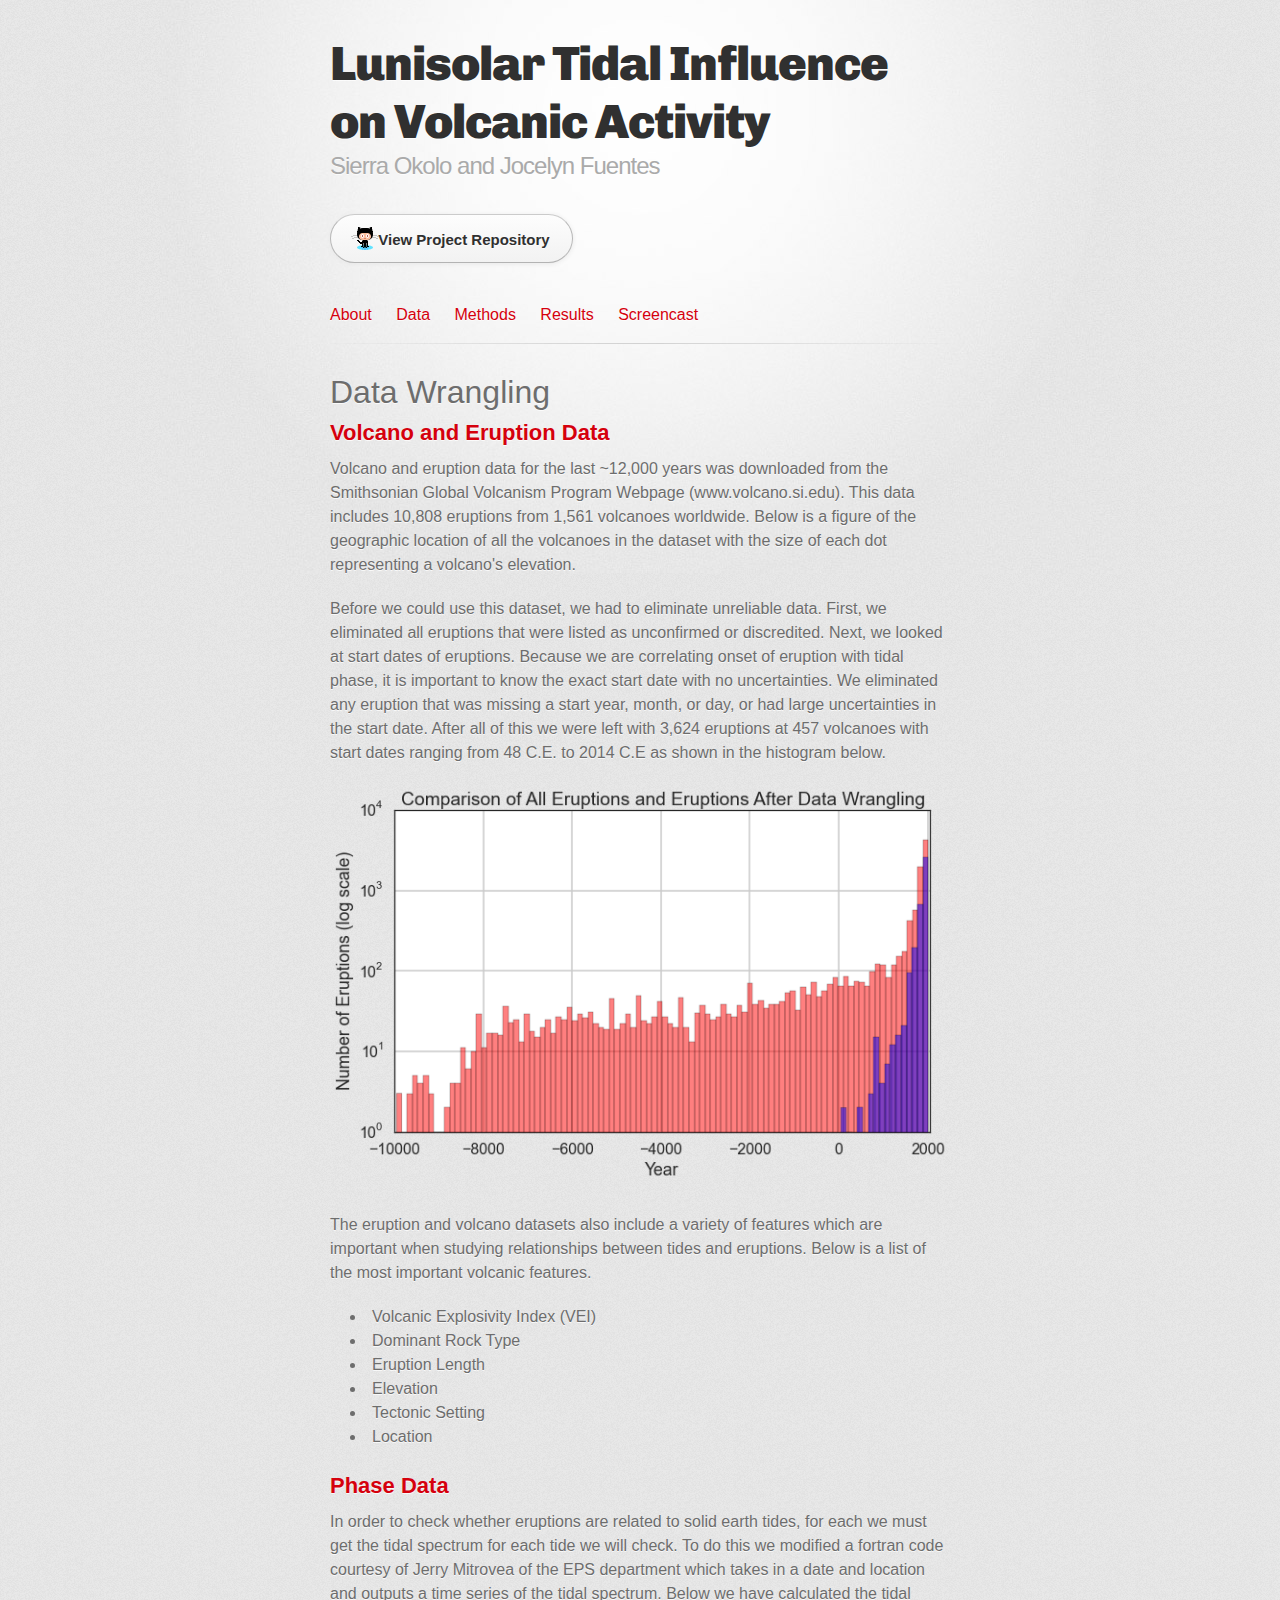
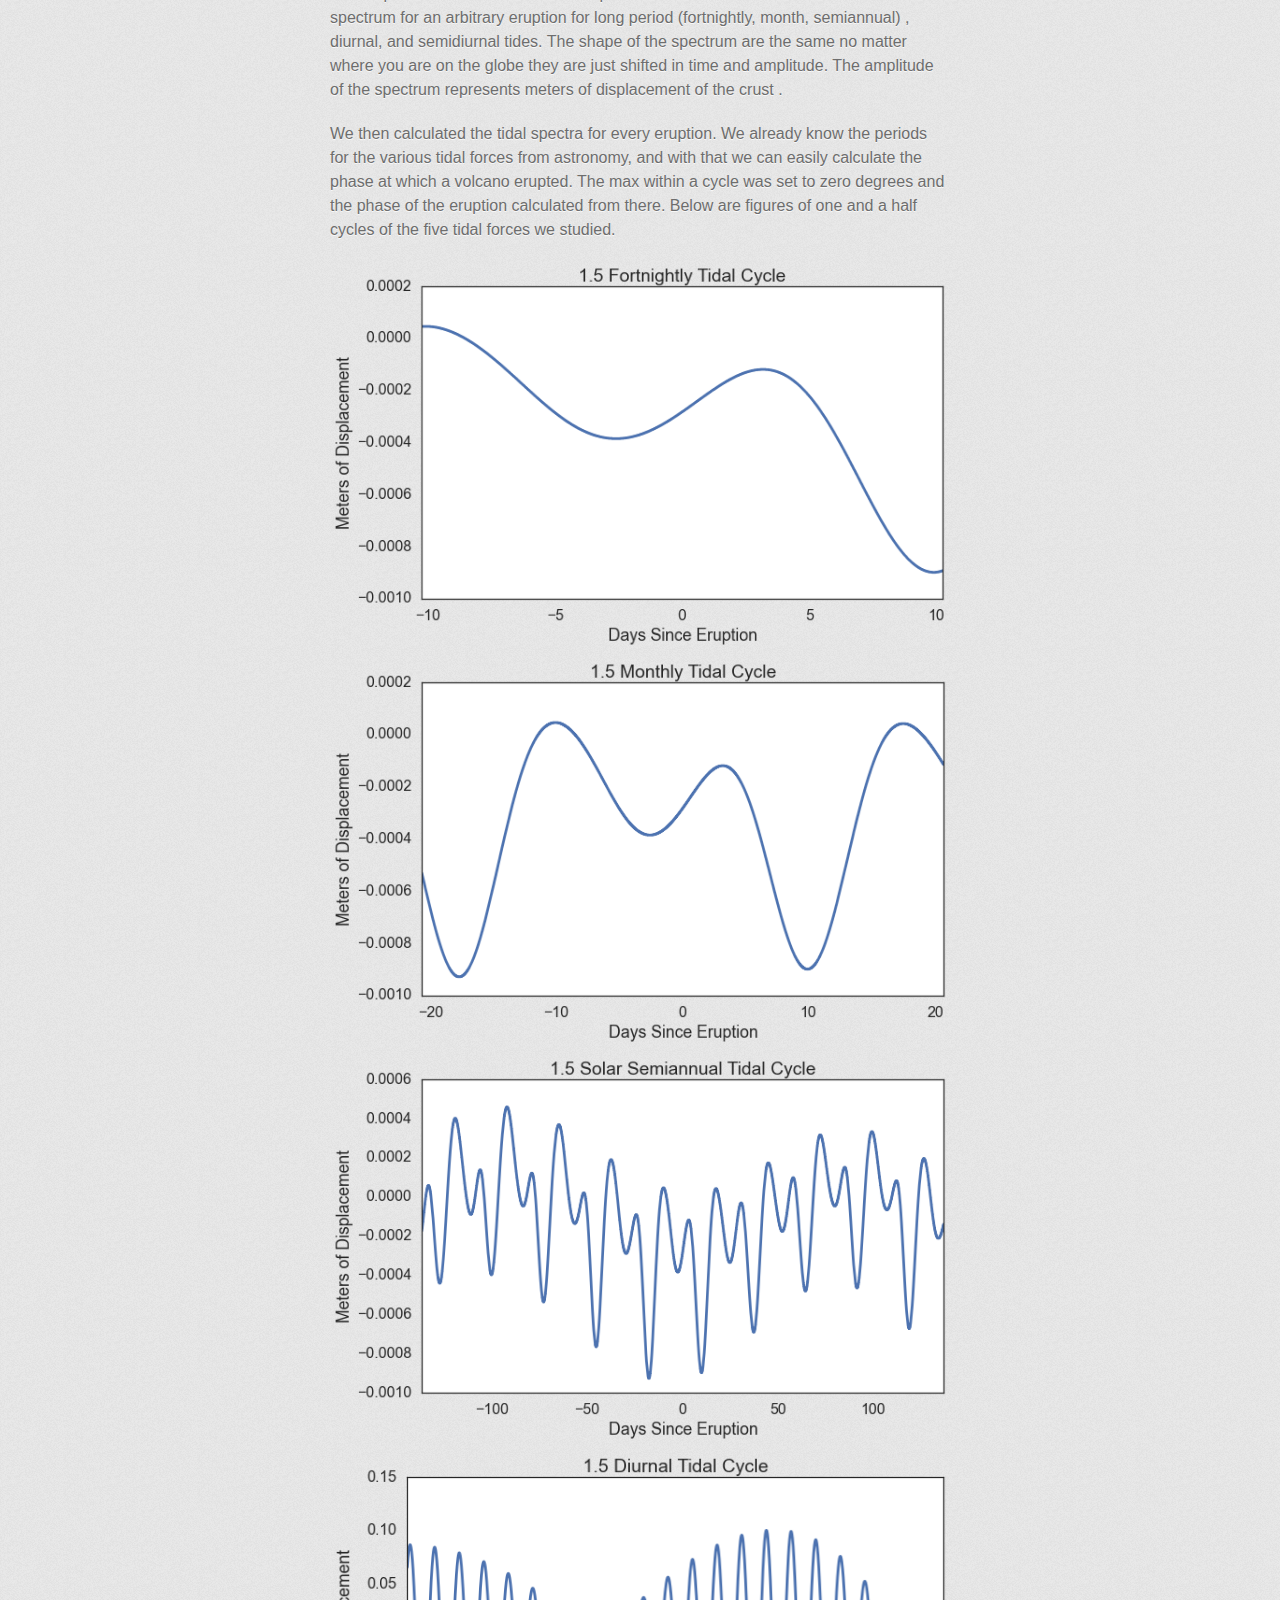
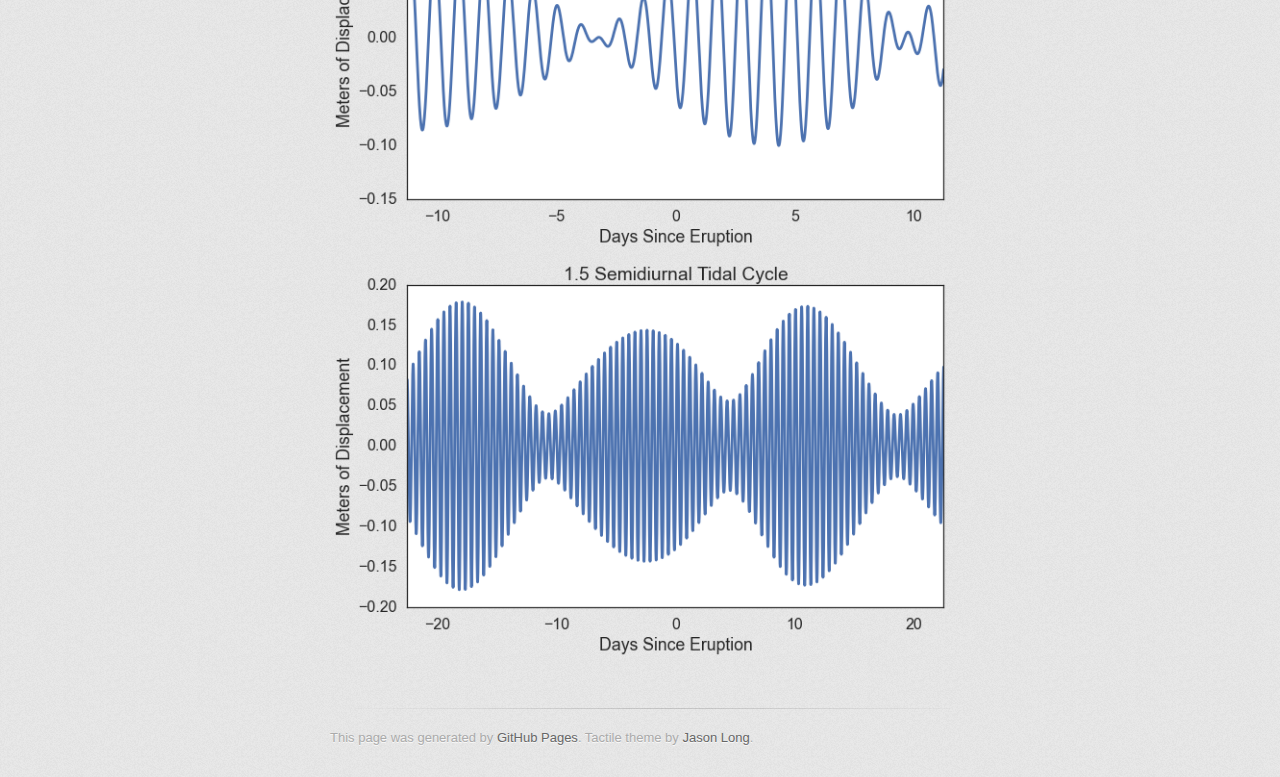
==== commit 2d00e623: "Data Reverted" ====
--- a/data.html
+++ b/data.html
@@ -36,57 +36,49 @@
 
         <section id="main_content">
           <h1>
-           Volcanic and Phase Data
+           Data Wrangling
             <a id="welcome-to-github-pages" class="anchor" href="#welcome-to-github-pages" aria-hidden="true"><span class="octicon octicon-link"></span></a>
           </h1>
             <h2>
-              Motivation
+              Volcano and Eruption Data
             </h2>
               <p>
-                The ability to predict volcanic eruptions has been a major area of study within volcanology for centuries. Historically, volcanic eruptions have created major humanitarian crises by causing large-scale losses of property and lives. In addition, large scale volcanic eruptions have the ability to effect global climate by adding large amounts of chemicals such as SO2 and CO2 into the atmosphere. For these reasons, it is important to understand the inner workings of volcanoes and what sort of processes effect their eruptions rates.
+              Volcano and eruption data for the last ~12,000 years was downloaded from the Smithsonian Global Volcanism Program Webpage (www.volcano.si.edu). This data includes 10,808 eruptions from 1,561 volcanoes worldwide. Below is a figure of the geographic location of all the volcanoes in the dataset with the size of each dot representing a volcano's elevation. 
               </p>
+              <p>
+              	Before we could use this dataset, we had to eliminate unreliable data. First, we eliminated all eruptions that were listed as unconfirmed or discredited. Next, we looked at start dates of eruptions. Because we are correlating onset of eruption with tidal phase, it is important to know the exact start date with no uncertainties. We eliminated any eruption that was missing a start year, month, or day, or had large uncertainties in the start date. After all of this we were left with 3,624 eruptions at 457 volcanoes with start dates ranging from 48 C.E. to 2014 C.E as shown in the histogram below.
+              </p>
+              <p>
+              	<img alt='Histogram of Volcanic Eruptions' src = '/images/erup_hist.png'/>
+              </p>
+              <p>
+              	The eruption and volcano datasets also include a variety of features which are important when studying relationships between tides and eruptions. Below is a list of the most important volcanic features. 
+              </p>
+              <ul>
+              	<li>Volcanic Explosivity Index (VEI)</li>
+		<li>Dominant Rock Type</li>
+		<li>Eruption Length</li>
+		<li>Elevation</li>
+		<li>Tectonic Setting</li>
+		<li>Location</li>
+              </ul>
             <h2>
-              Related Work
+              Phase Data
             </h2>
               <p>
-                While researching this topic we came across a variety of papers which discussed the seasonality of volcanic eruptions. Many people have shown that single volcanoes or subsets of volcanoes erupt more frequently during certain times of years than others [e.g. Sottilli and Palladino 2014]. One particular paper looked at volcanoes globally [Mason et al. 2004], and showed that there is a correlation between volcanic eruptions and eruption month. Although the researchers demonstrate that the seasonal fluctuations in eruptions correlate to hydrological cycles in certain regions (i.e. changes in water levels), they did not show the relationship between volcanic activity and tidal gravitational forcings that induce surface deformations on the earth (See Below: What are Solid Earth Tides).  In addition, their findings made us curious as to why differences in seasonal patterns existed between regions. 
+		In order to check whether eruptions are related to solid earth tides, for each we must get the tidal spectrum for each tide we will check. To do this we modified a fortran code courtesy of Jerry Mitrovea of the EPS department which takes in a date and location and outputs a time series of the tidal spectrum.  Below we have calculated the tidal spectrum for an arbitrary eruption for long period (fortnightly, month, semiannual) , diurnal, and semidiurnal  tides. The shape of the spectrum are the same no matter where you are on the globe they are just shifted in time and amplitude. The amplitude of the spectrum represents meters of displacement of the crust . 
               </p>
-            <h2>
-              Goal
-            </h2>
-              <p>
-                We seek to understand how various cyclical forces (also known as tidal forces) affect the rate of volcanic occurrences as well as the features of volcanoes that affect their susceptibility to these naturally occurring forces. Tidal forces are caused by celestial bodies, specifically the sun and the moon, as well as changes in the Earth's tilt and rotation. The combination of these forces can lead to movement in the crust on the meter scale. By changing the force exerted a specific location, volcanic processes might be greatly affected. For instance, less pressure may lead to gases exsolving from a magma within the Earth causing it to erupt. Alternatively, decreasing pressure may allow for more faults to be created which magma can travel through and erupt. Various studies have shown that volcanic eruptions follow a seasonal fluctuating pattern and that they seem to coincide with the solid earth deformations that occur from gravitational forces that have the most influence on Earth. 
-              </p>
-              <p>
-                We  hypothesize that there is a correlation between solid earth tides and global volcanic eruptions and that the relationship causes differences in volcanic activity throughout various regions in the world. For that reason, we seek to improve our understanding of the role that tidal forces play in global tectonic activity in order to predict the incidence of future volcanic activity. 
-              </p>
-            <h2>
-              Research Questions
-            </h2>
-              <ol>
-                <li>Do volcanic eruptions exhibit seasonal patterns?</li>
-               <li>What specific volcano attributes cause a volcano to be more susceptible to tidal forces? For instance, it is possible that a volcano that lies on the oceanic crust may be more susceptible to seasonal forces than one that lies on the continental crust.</li>
-                <li>How well can we predict the phase at which a volcano will erupt based on volcanic and eruptive features?</li>
-                <li>Which tidal force correlates the strongest with volcanic eruptions?</li>
-              </ol>
-            <h3>
-              What Are Solid Earth Tides?
-            </h3>
-              <p>
-                Similar to the oceans which respond to gravitational forces exerted by the moon and sun, the solid earth also deforms in response to these forces. The periodicity of these forces ranges from 3 times daily, to 18 years. The most well-known tidal force is the semi-diurnal (twice daily) tide of the moon which causes high and low tide at the beach.
-              </p>
-
-
-<h3>
-<a id="authors-and-contributors" class="anchor" href="#authors-and-contributors" aria-hidden="true"><span class="octicon octicon-link"></span></a>Authors and Contributors</h3>
-
-<p>You can <a href="https://github.com/blog/821" class="user-mention">@mention</a> a GitHub username to generate a link to their profile. The resulting <code>&lt;a&gt;</code> element will link to the contributor's GitHub Profile. For example: In 2007, Chris Wanstrath (<a href="https://github.com/defunkt" class="user-mention">@defunkt</a>), PJ Hyett (<a href="https://github.com/pjhyett" class="user-mention">@pjhyett</a>), and Tom Preston-Werner (<a href="https://github.com/mojombo" class="user-mention">@mojombo</a>) founded GitHub.</p>
-
-<h3>
-<a id="support-or-contact" class="anchor" href="#support-or-contact" aria-hidden="true"><span class="octicon octicon-link"></span></a>Support or Contact</h3>
-
-<p>Having trouble with Pages? Check out the documentation at <a href="https://help.github.com/pages">https://help.github.com/pages</a> or contact <a href="mailto:support@github.com">support@github.com</a> and we’ll help you sort it out.</p>
-        </section>
+		<p>
+		We then calculated the tidal spectra for every eruption. We already know the periods for the various tidal forces from astronomy, and with that we can easily calculate the phase at which a volcano erupted. The max within a cycle was set to zero degrees and the phase of the eruption calculated from there. Below are figures of one and a half cycles of the five tidal forces we studied. 
+		</p>
+		<p>
+		  <img alt = 'Fornightly Cycle', src = '/images/mf_cycle.png'/>
+		  <img alt = 'Monthly Cycle', src = '/images/mm_cycle.png'/>
+		  <img alt = 'Semiannual Cycle', src = '/images/ssa_cycle.png'/>
+		  <img alt = 'Diurnal Cycle', src = '/images/d_cycle.png'/>
+		  <img alt = 'SemiDiurnal Cycle', src = '/images/sd_cycle.png'/>
+		</p>
+            
 
         <footer>
           This page was generated by <a href="http://pages.github.com">GitHub Pages</a>. Tactile theme by <a href="https://twitter.com/jasonlong">Jason Long</a>.
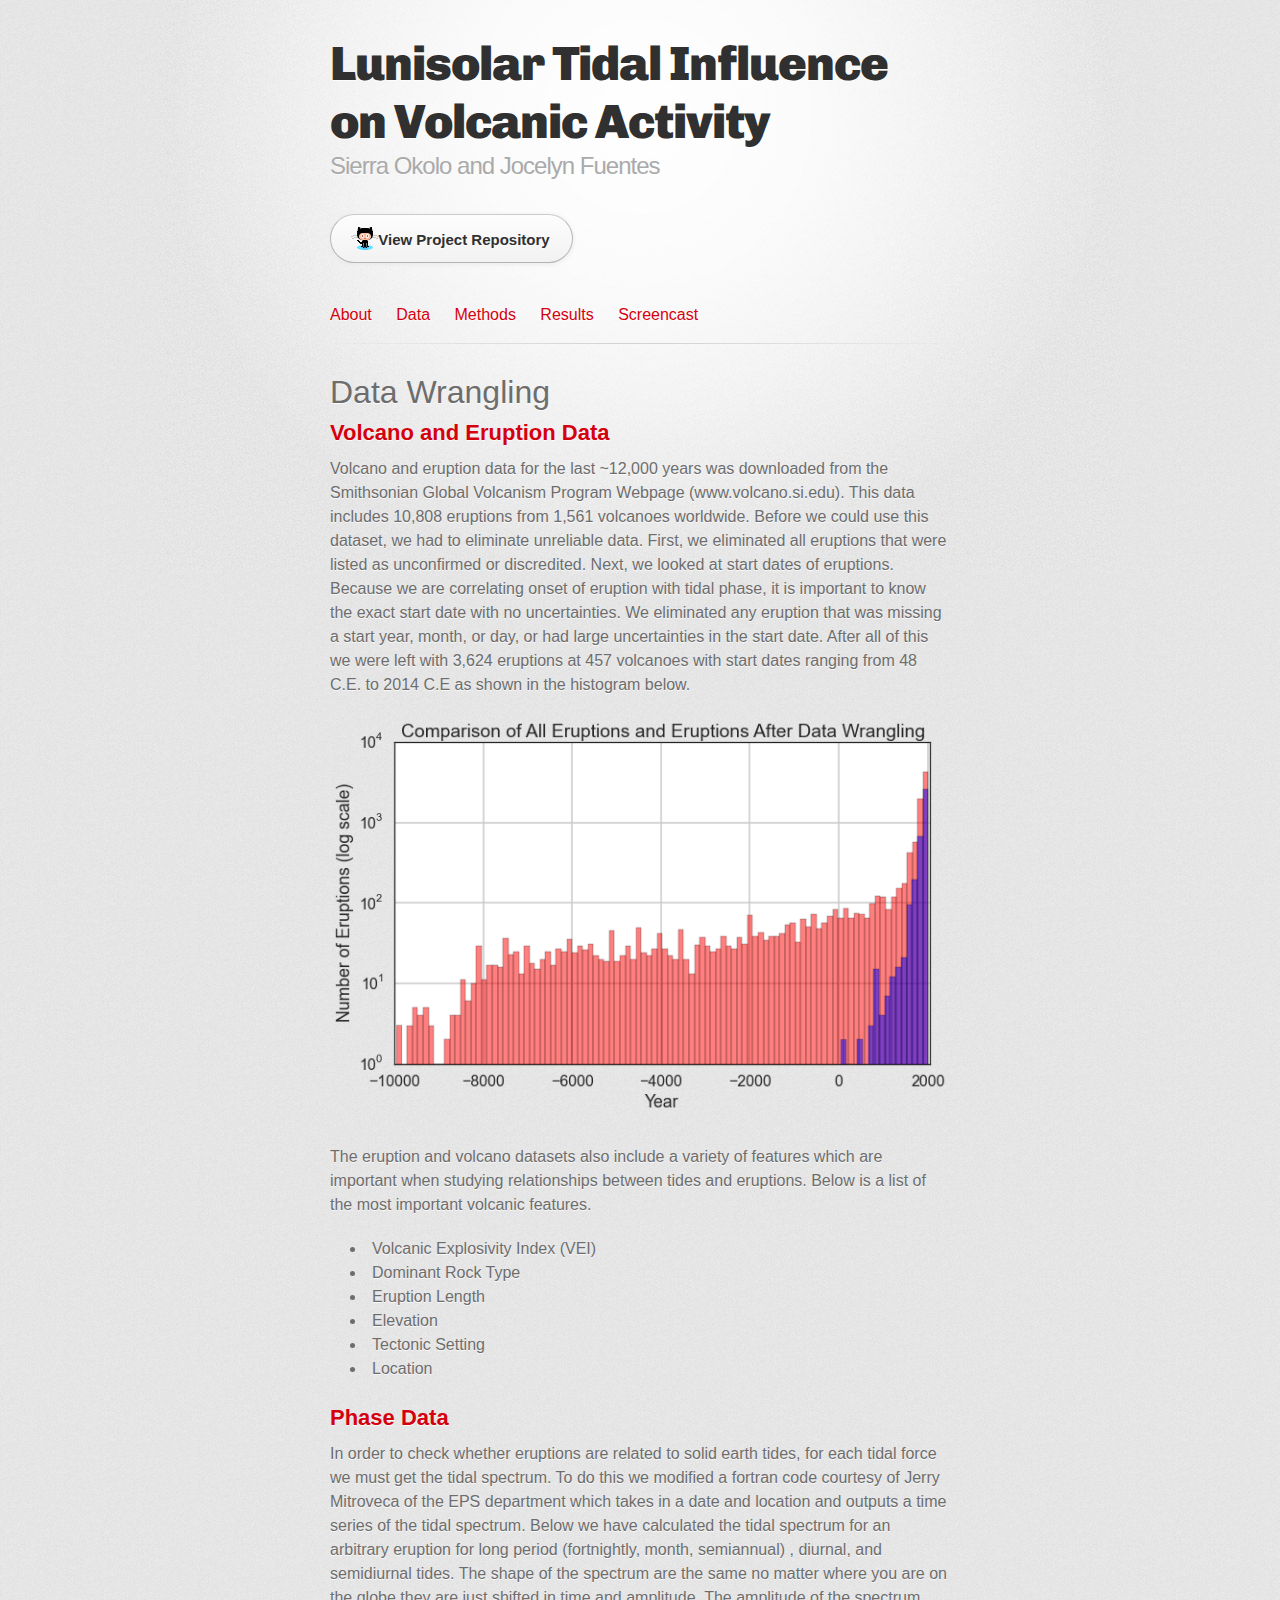
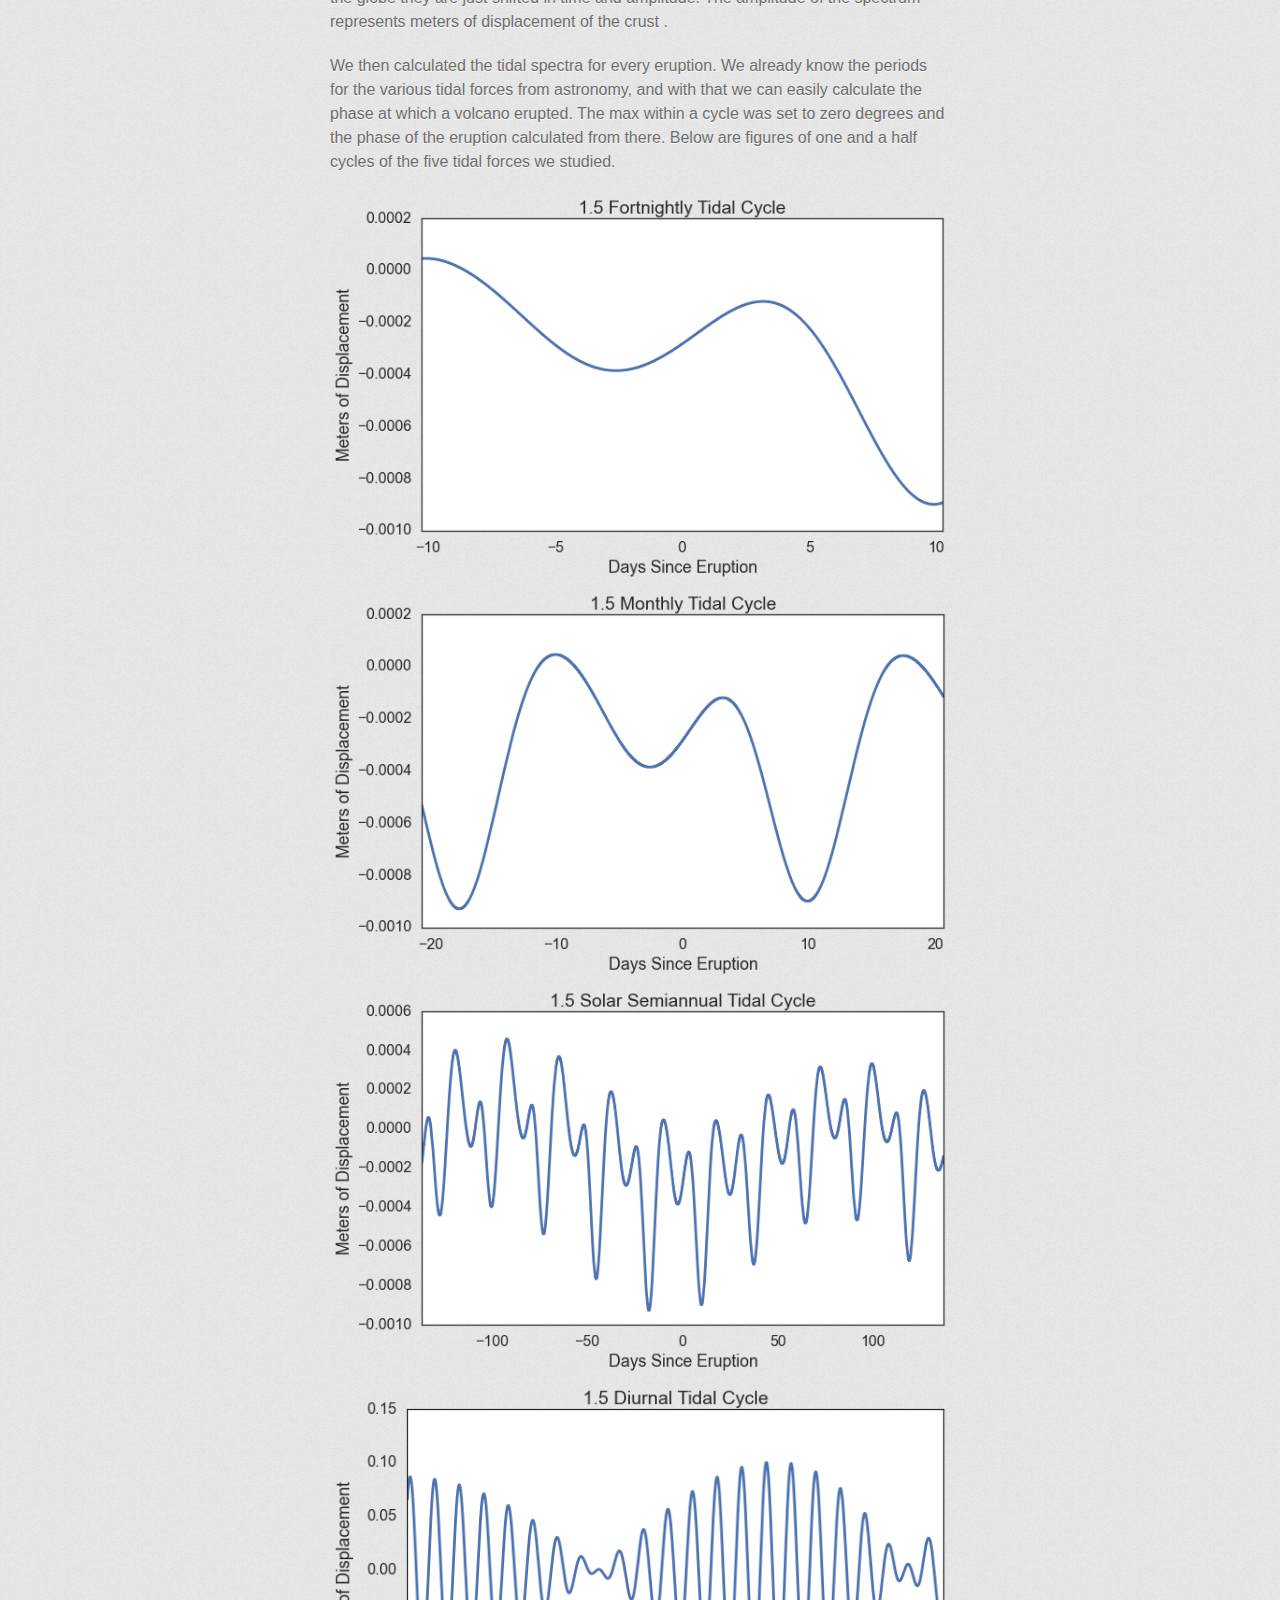
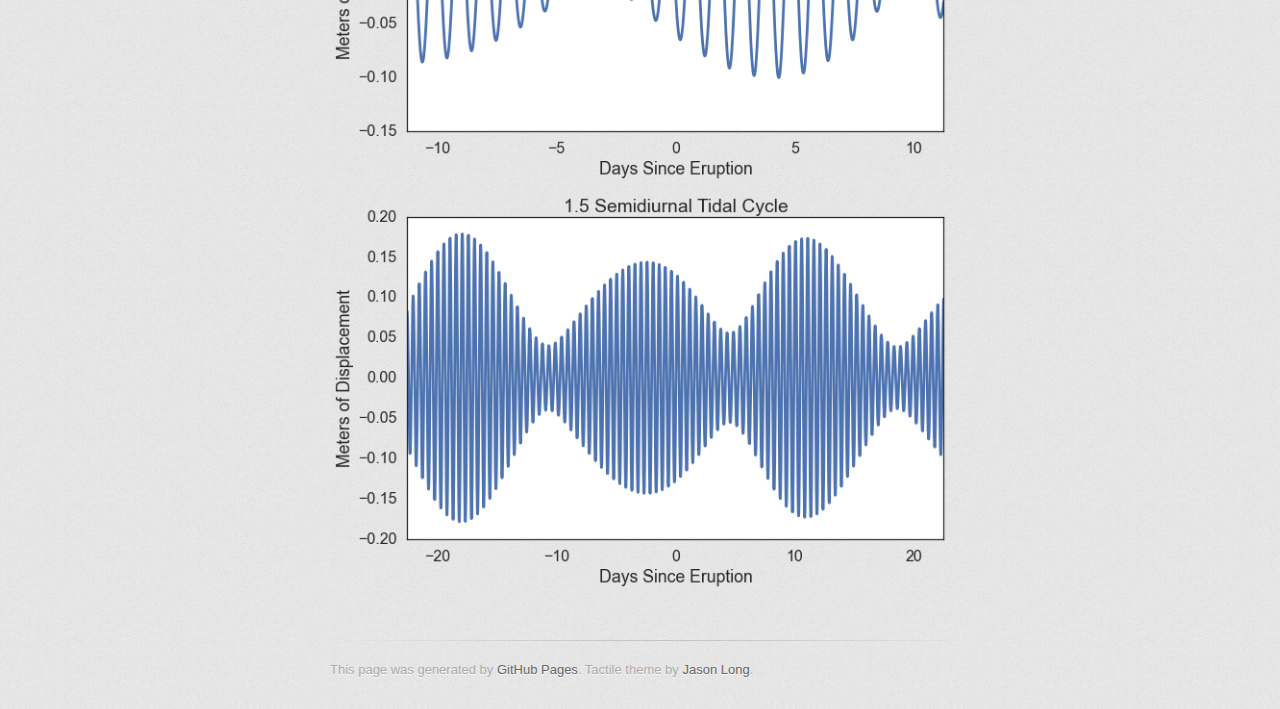
==== commit 5466f870: "Update data.html" ====
--- a/data.html
+++ b/data.html
@@ -43,13 +43,10 @@
               Volcano and Eruption Data
             </h2>
               <p>
-              Volcano and eruption data for the last ~12,000 years was downloaded from the Smithsonian Global Volcanism Program Webpage (www.volcano.si.edu). This data includes 10,808 eruptions from 1,561 volcanoes worldwide. Below is a figure of the geographic location of all the volcanoes in the dataset with the size of each dot representing a volcano's elevation. 
+              Volcano and eruption data for the last ~12,000 years was downloaded from the Smithsonian Global Volcanism Program Webpage (www.volcano.si.edu). This data includes 10,808 eruptions from 1,561 volcanoes worldwide. Before we could use this dataset, we had to eliminate unreliable data. First, we eliminated all eruptions that were listed as unconfirmed or discredited. Next, we looked at start dates of eruptions. Because we are correlating onset of eruption with tidal phase, it is important to know the exact start date with no uncertainties. We eliminated any eruption that was missing a start year, month, or day, or had large uncertainties in the start date. After all of this we were left with 3,624 eruptions at 457 volcanoes with start dates ranging from 48 C.E. to 2014 C.E as shown in the histogram below.
               </p>
               <p>
-              	Before we could use this dataset, we had to eliminate unreliable data. First, we eliminated all eruptions that were listed as unconfirmed or discredited. Next, we looked at start dates of eruptions. Because we are correlating onset of eruption with tidal phase, it is important to know the exact start date with no uncertainties. We eliminated any eruption that was missing a start year, month, or day, or had large uncertainties in the start date. After all of this we were left with 3,624 eruptions at 457 volcanoes with start dates ranging from 48 C.E. to 2014 C.E as shown in the histogram below.
-              </p>
-              <p>
-              	<img alt='Histogram of Volcanic Eruptions' src = '/images/erup_hist.png'/>
+              	<img alt='Histogram of Volcanic Eruptions' src = '/images/erup_hist.png', align = 'middle'/>
               </p>
               <p>
               	The eruption and volcano datasets also include a variety of features which are important when studying relationships between tides and eruptions. Below is a list of the most important volcanic features. 
@@ -66,7 +63,7 @@
               Phase Data
             </h2>
               <p>
-		In order to check whether eruptions are related to solid earth tides, for each we must get the tidal spectrum for each tide we will check. To do this we modified a fortran code courtesy of Jerry Mitrovea of the EPS department which takes in a date and location and outputs a time series of the tidal spectrum.  Below we have calculated the tidal spectrum for an arbitrary eruption for long period (fortnightly, month, semiannual) , diurnal, and semidiurnal  tides. The shape of the spectrum are the same no matter where you are on the globe they are just shifted in time and amplitude. The amplitude of the spectrum represents meters of displacement of the crust . 
+		In order to check whether eruptions are related to solid earth tides, for each tidal force we must get the tidal spectrum. To do this we modified a fortran code courtesy of Jerry Mitroveca of the EPS department which takes in a date and location and outputs a time series of the tidal spectrum.  Below we have calculated the tidal spectrum for an arbitrary eruption for long period (fortnightly, month, semiannual) , diurnal, and semidiurnal  tides. The shape of the spectrum are the same no matter where you are on the globe they are just shifted in time and amplitude. The amplitude of the spectrum represents meters of displacement of the crust . 
               </p>
 		<p>
 		We then calculated the tidal spectra for every eruption. We already know the periods for the various tidal forces from astronomy, and with that we can easily calculate the phase at which a volcano erupted. The max within a cycle was set to zero degrees and the phase of the eruption calculated from there. Below are figures of one and a half cycles of the five tidal forces we studied. 
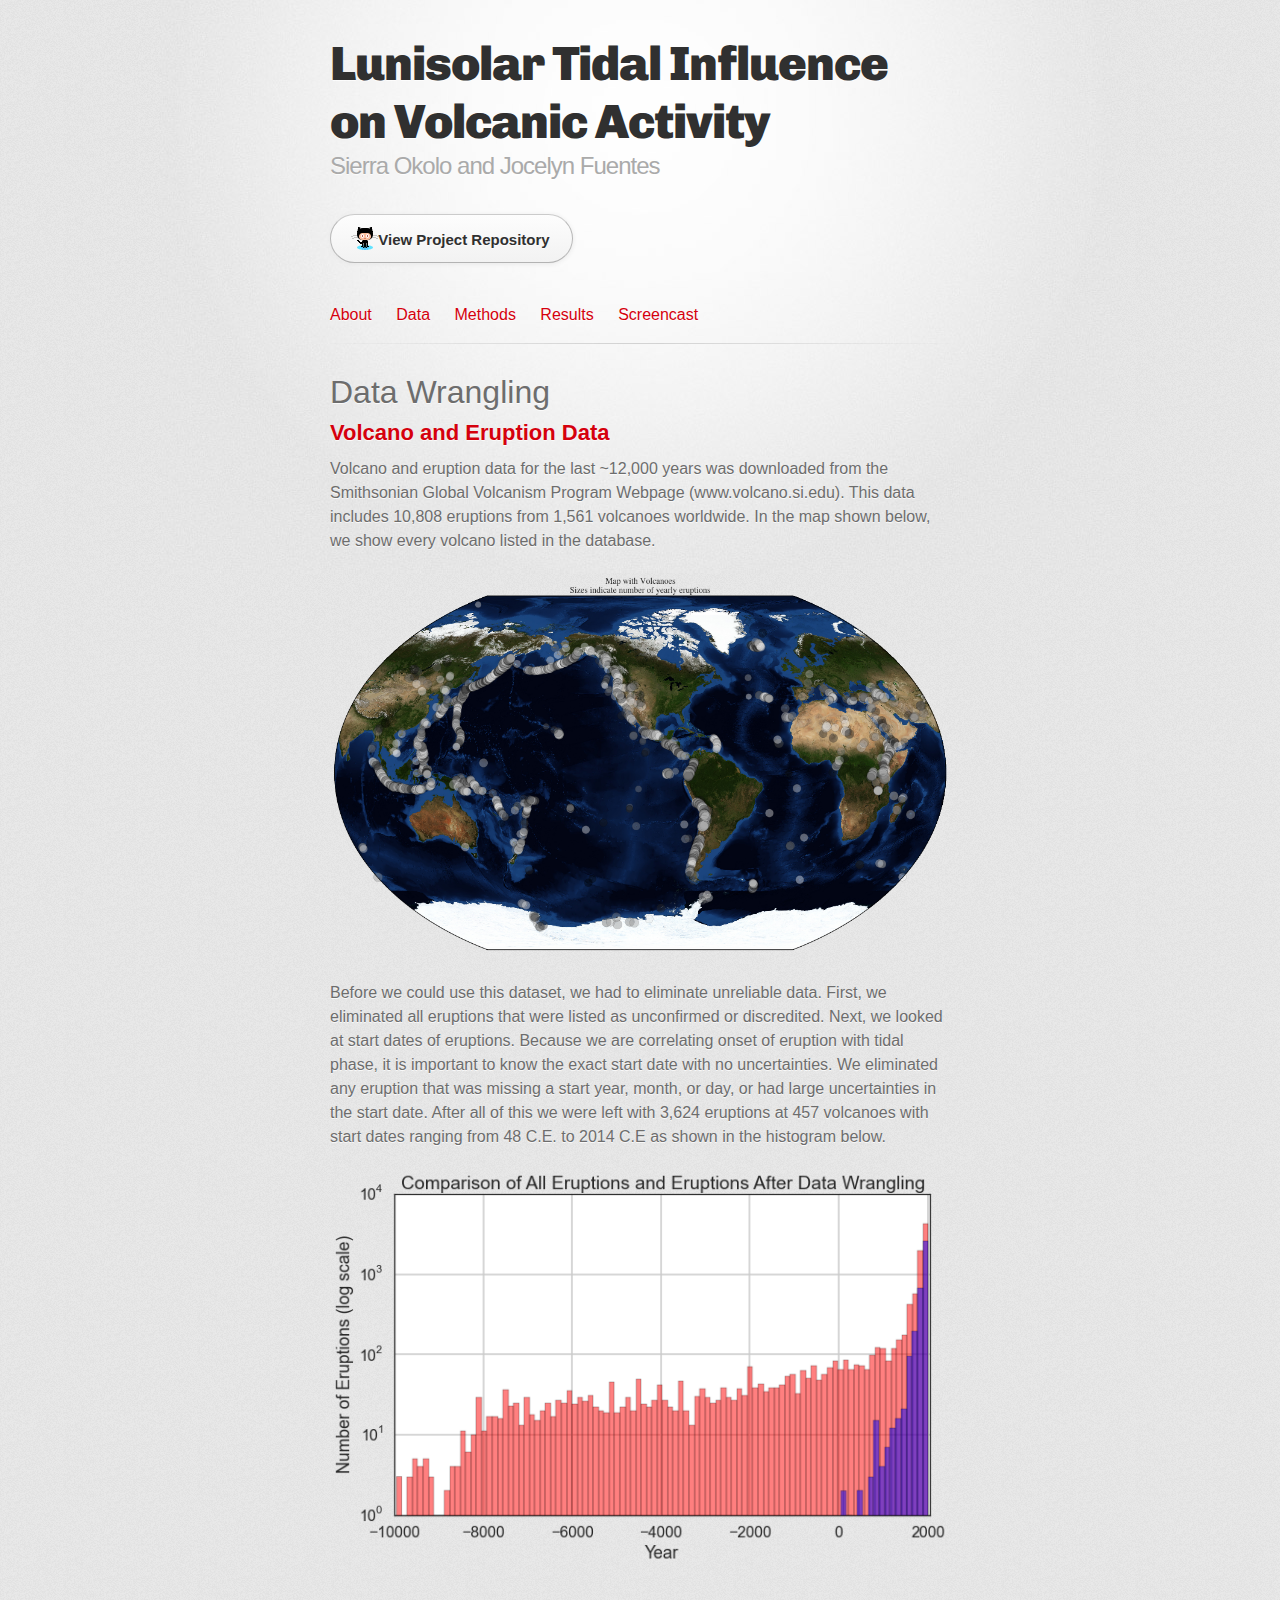
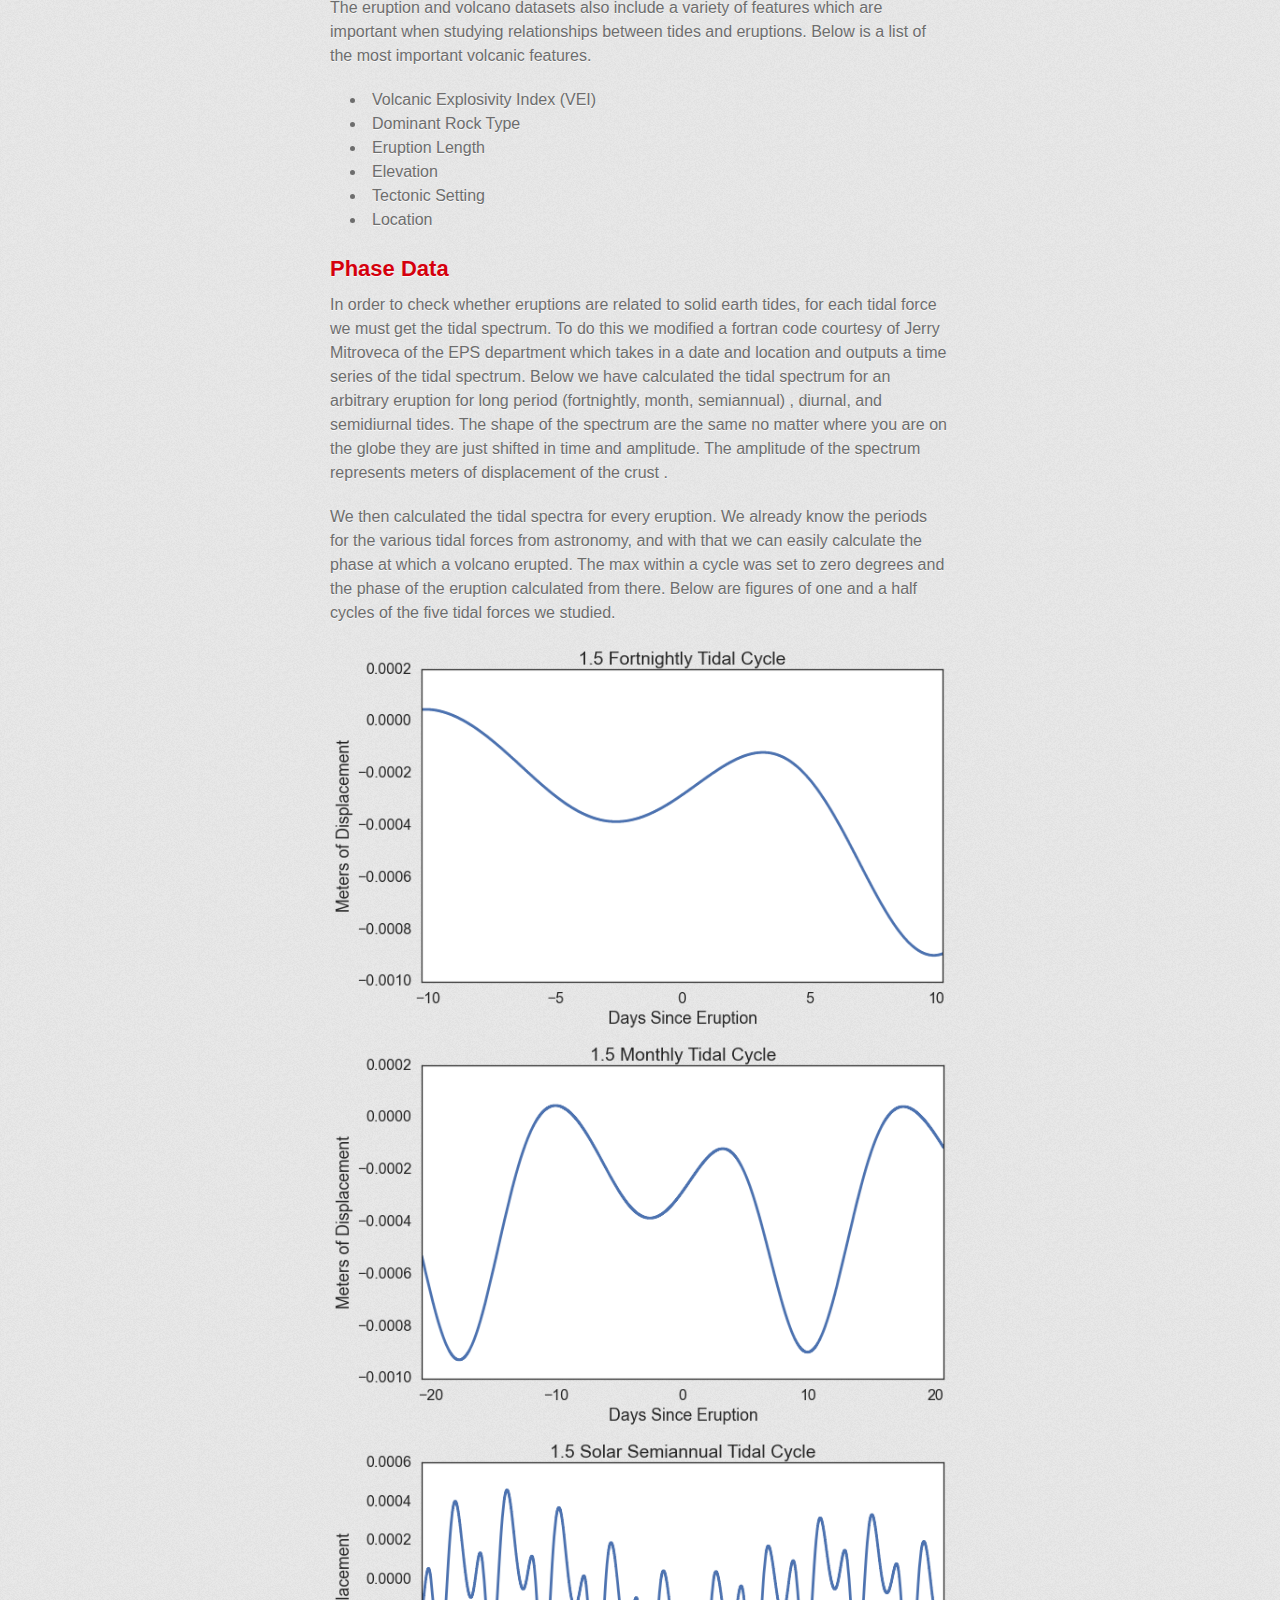
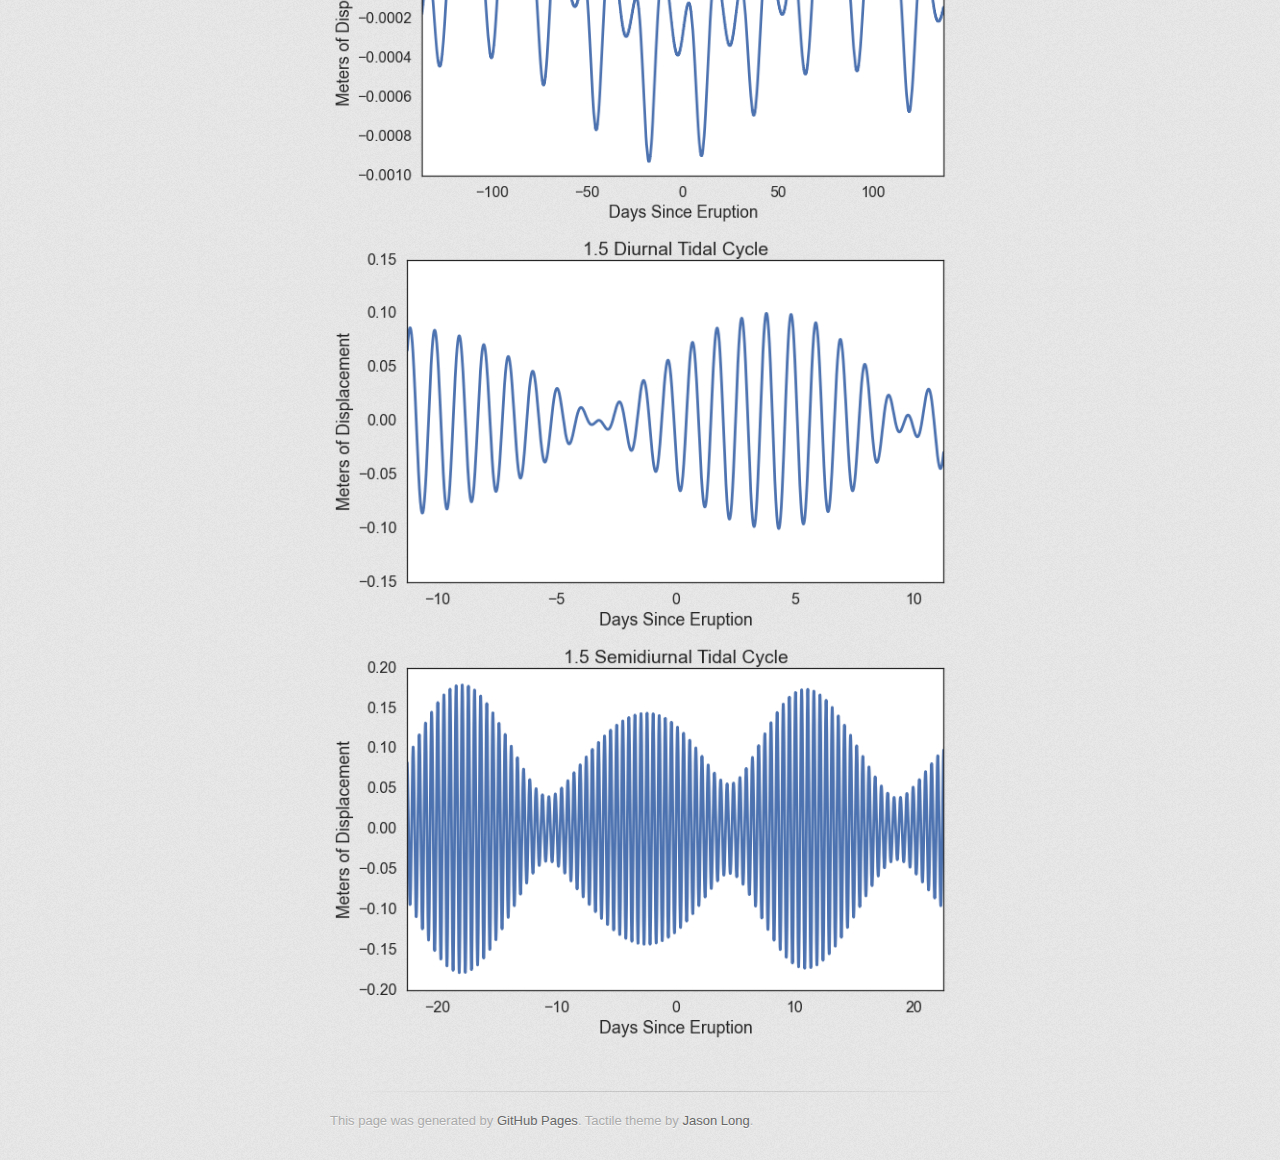
==== commit 34cd51ab: "Update data.html" ====
--- a/data.html
+++ b/data.html
@@ -43,7 +43,13 @@
               Volcano and Eruption Data
             </h2>
               <p>
-              Volcano and eruption data for the last ~12,000 years was downloaded from the Smithsonian Global Volcanism Program Webpage (www.volcano.si.edu). This data includes 10,808 eruptions from 1,561 volcanoes worldwide. Before we could use this dataset, we had to eliminate unreliable data. First, we eliminated all eruptions that were listed as unconfirmed or discredited. Next, we looked at start dates of eruptions. Because we are correlating onset of eruption with tidal phase, it is important to know the exact start date with no uncertainties. We eliminated any eruption that was missing a start year, month, or day, or had large uncertainties in the start date. After all of this we were left with 3,624 eruptions at 457 volcanoes with start dates ranging from 48 C.E. to 2014 C.E as shown in the histogram below.
+              Volcano and eruption data for the last ~12,000 years was downloaded from the Smithsonian Global Volcanism Program Webpage (www.volcano.si.edu). This data includes 10,808 eruptions from 1,561 volcanoes worldwide. In the map shown below, we show every volcano listed in the database.  
+			  </p>
+			  <p>
+				<img alt='map of the volcanoes within the world' src='/images/map.png'/>
+			  </p>
+			  <p>				
+				Before we could use this dataset, we had to eliminate unreliable data. First, we eliminated all eruptions that were listed as unconfirmed or discredited. Next, we looked at start dates of eruptions. Because we are correlating onset of eruption with tidal phase, it is important to know the exact start date with no uncertainties. We eliminated any eruption that was missing a start year, month, or day, or had large uncertainties in the start date. After all of this we were left with 3,624 eruptions at 457 volcanoes with start dates ranging from 48 C.E. to 2014 C.E as shown in the histogram below.
               </p>
               <p>
               	<img alt='Histogram of Volcanic Eruptions' src = '/images/erup_hist.png', align = 'middle'/>
